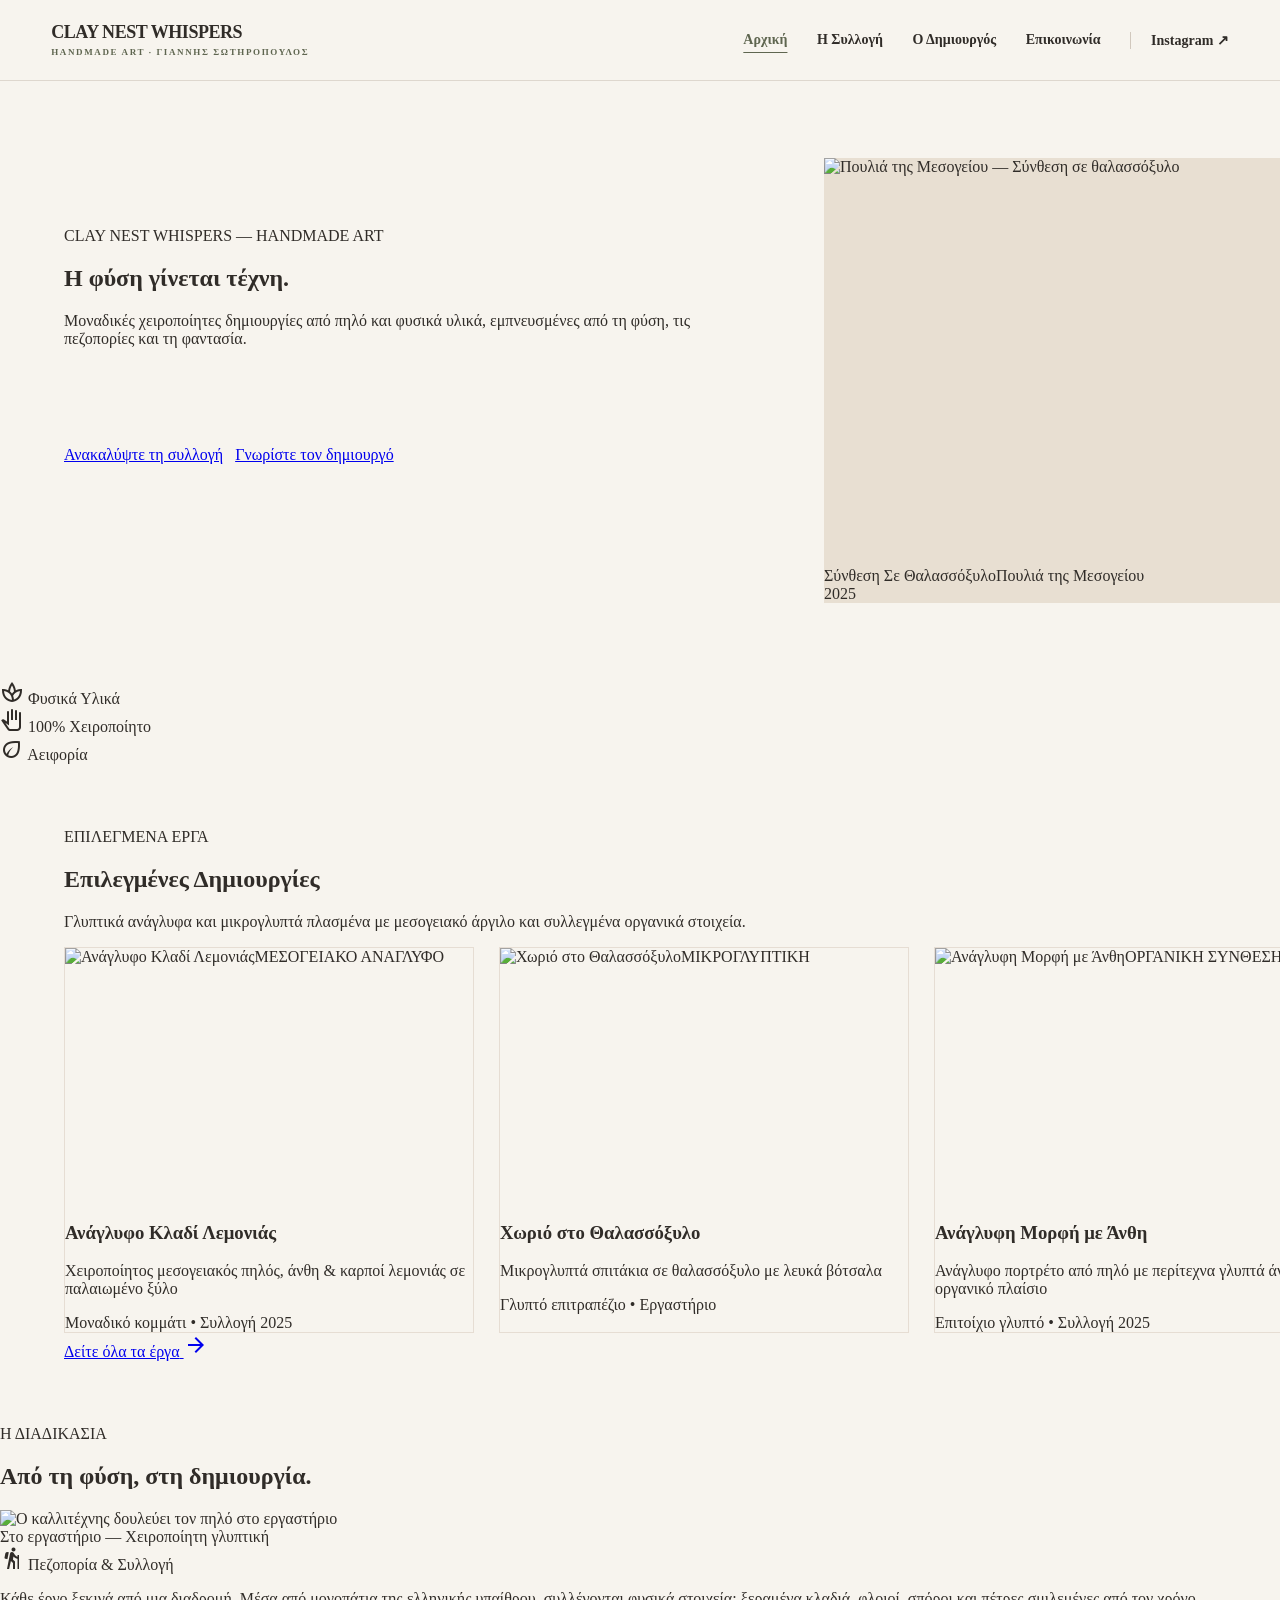
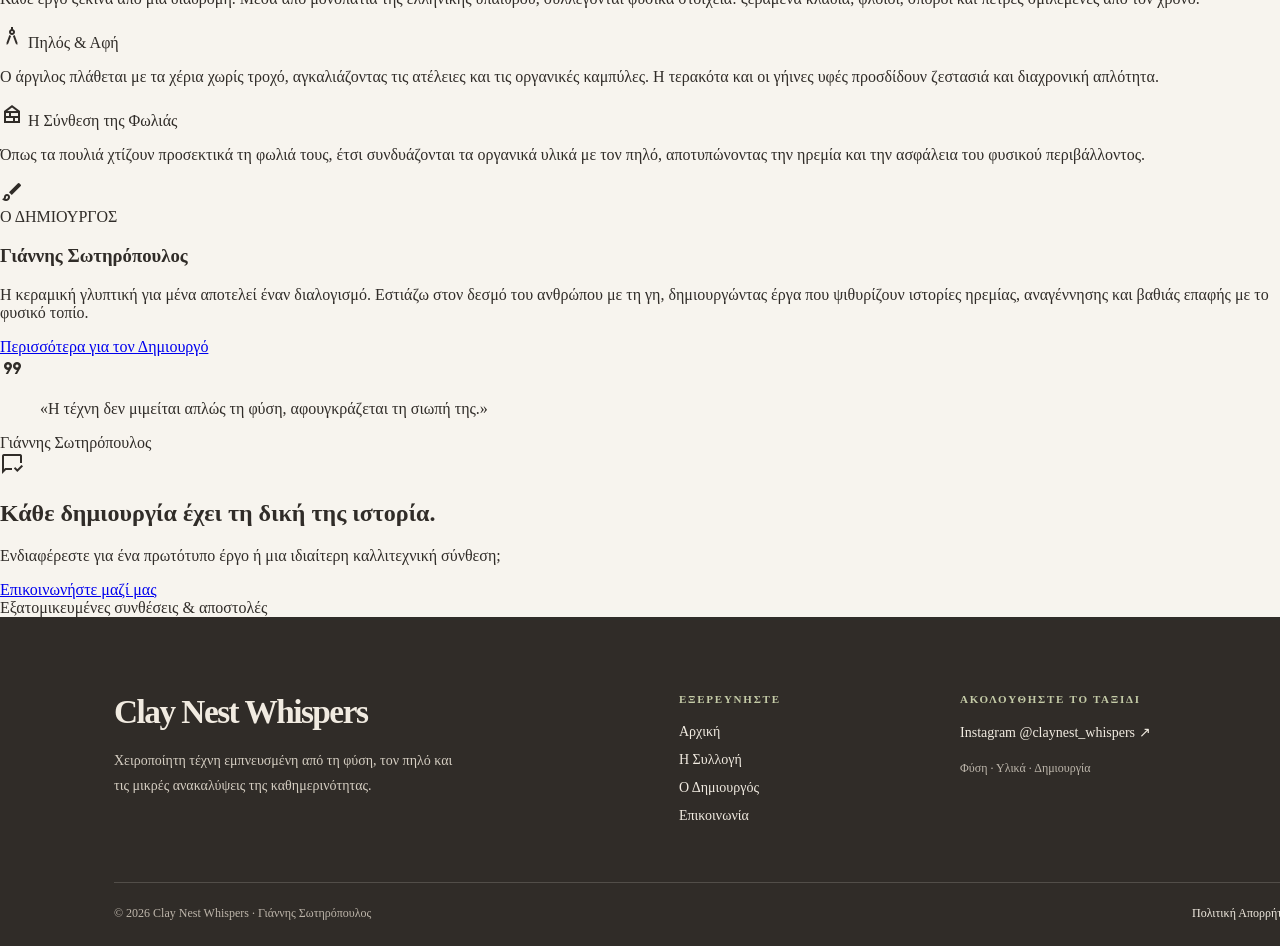
==== index.html @ c51ca8fc "Apply unified responsive footer to index.html" ====
<!DOCTYPE html><html lang="el" style=""><head><meta charset="utf-8"><meta name="viewport" content="width=device-width, initial-scale=1, viewport-fit=cover"><meta content="mobile_stack" name="shell-type"><link href="https://fonts.googleapis.com" rel="preconnect"><link crossorigin="" href="https://fonts.gstatic.com" rel="preconnect"><link href="https://fonts.googleapis.com/css2?family=DM+Sans:ital,opsz,wght@0,9..40,400..700;1,9..40,400..700&amp;family=Manrope:wght@300;400;500;600&amp;family=Plus+Jakarta+Sans:ital,wght@0,300..800;1,300..800&amp;display=swap" rel="stylesheet"><link href="https://fonts.googleapis.com/css2?family=Material+Symbols+Outlined:opsz,wght,FILL,GRAD@20..48,100..700,0..1,-50..200" rel="stylesheet">
<link href="https://fonts.googleapis.com/css2?family=Material+Symbols+Outlined:wght,FILL@100..700,0..1&amp;display=swap" rel="stylesheet"><style>@layer base{html,body{width:100vw;margin:0;padding:0;background-color:#fff8f4;}.pb-safe{padding-bottom:env(safe-area-inset-bottom,0px);}.pt-safe{padding-top:env(safe-area-inset-top,0px);}main>:first-child{margin-top:0!important;}main>:last-child{margin-bottom:0!important;}}::-webkit-scrollbar{display:none;}</style><script src="https://cdn.tailwindcss.com"></script><script id="tailwind-config">tailwind.config = { darkMode: "class", theme: { extend: { "colors": { "on-tertiary-fixed": "#181e0d", "outline-variant": "#c7c7bb", "surface-container-lowest": "#ffffff", "error-container": "#ffdad6", "secondary-container": "#ffba97", "primary-fixed-dim": "#c4caa9", "on-tertiary-fixed-variant": "#434935", "background": "#fff8f4", "on-secondary-fixed": "#341100", "surface-container-low": "#fbf2ec", "on-tertiary": "#ffffff", "on-primary": "#ffffff", "on-surface-variant": "#46473f", "tertiary-fixed": "#dfe6ca", "surface-tint": "#5b6146", "on-primary-fixed": "#191e08", "on-secondary": "#ffffff", "error": "#ba1a1a", "on-surface": "#1e1b17", "on-error-container": "#93000a", "tertiary-container": "#707760", "secondary-fixed-dim": "#fcb794", "on-secondary-container": "#7a482c", "secondary": "#865135", "tertiary": "#585f49", "surface-bright": "#fff8f4", "on-primary-container": "#fbffe4", "on-primary-fixed-variant": "#444930", "inverse-primary": "#c4caa9", "on-secondary-fixed-variant": "#6a3a20", "on-background": "#1e1b17", "primary": "#595f44", "outline": "#77786e", "inverse-surface": "#34302c", "surface-variant": "#e9e1db", "inverse-on-surface": "#f8efe9", "tertiary-fixed-dim": "#c2caaf", "surface": "#fff8f4", "primary-container": "#71775b", "surface-dim": "#e1d9d2", "surface-container-highest": "#e9e1db", "surface-container": "#f5ece6", "on-tertiary-container": "#faffe8", "secondary-fixed": "#ffdbcb", "primary-fixed": "#e0e6c4", "surface-container-high": "#efe7e0", "on-error": "#ffffff" }, "borderRadius": { "DEFAULT": "0.125rem", "lg": "0.25rem", "xl": "0.5rem", "full": "0.75rem" }, "spacing": { "margin": "1.5rem", "gutter": "1.5rem", "margin-lg": "5rem", "margin-md": "3rem", "space-sm": "0.75rem", "gutter-lg": "2.5rem", "space-xl": "4rem", "space-md": "1.25rem", "space-xs": "0.375rem", "space-lg": "2.5rem" }, "fontFamily": { "display-hero": [ "Plus Jakarta Sans" ], "label-md": [ "DM Sans" ], "body-md": [ "Manrope" ], "body-sm": [ "Manrope" ], "display-hero-mobile": [ "Plus Jakarta Sans" ], "body-lg": [ "Manrope" ], "headline-sm": [ "Plus Jakarta Sans" ], "label-sm": [ "DM Sans" ], "headline-lg": [ "Plus Jakarta Sans" ], "headline-md": [ "Plus Jakarta Sans" ], "label-lg": [ "DM Sans" ], "headline-lg-mobile": [ "Plus Jakarta Sans" ] }, "fontSize": { "display-hero": [ "64px", { "lineHeight": "76px", "letterSpacing": "-0.03em", "fontWeight": "400" } ], "label-md": [ "12px", { "lineHeight": "16px", "letterSpacing": "0.06em", "fontWeight": "500" } ], "body-md": [ "16px", { "lineHeight": "26px", "letterSpacing": "0.005em", "fontWeight": "400" } ], "body-sm": [ "14px", { "lineHeight": "22px", "letterSpacing": "0.01em", "fontWeight": "400" } ], "display-hero-mobile": [ "38px", { "lineHeight": "46px", "letterSpacing": "-0.02em", "fontWeight": "400" } ], "body-lg": [ "18px", { "lineHeight": "30px", "letterSpacing": "0em", "fontWeight": "400" } ], "headline-sm": [ "20px", { "lineHeight": "28px", "letterSpacing": "-0.01em", "fontWeight": "600" } ], "label-sm": [ "10px", { "lineHeight": "14px", "letterSpacing": "0.08em", "fontWeight": "600" } ], "headline-lg": [ "44px", { "lineHeight": "54px", "letterSpacing": "-0.025em", "fontWeight": "400" } ], "headline-md": [ "28px", { "lineHeight": "36px", "letterSpacing": "-0.015em", "fontWeight": "500" } ], "label-lg": [ "14px", { "lineHeight": "20px", "letterSpacing": "0.04em", "fontWeight": "600" } ], "headline-lg-mobile": [ "30px", { "lineHeight": "38px", "letterSpacing": "-0.015em", "fontWeight": "500" } ] } } } };</script><title>Clay Nest Whispers | Χειροποίητη Τέχνη</title><meta name="description" content="Χειροποίητα έργα τέχνης από πηλό και φυσικά υλικά που συλλέγονται σε πεζοπορίες. Ανακαλύψτε το Clay Nest Whispers."><link rel="canonical" href="https://mastereat.github.io/claynest_whispers/"><meta property="og:title" content="Clay Nest Whispers | Χειροποίητη Τέχνη"><meta property="og:description" content="Χειροποίητα έργα τέχνης από πηλό και φυσικά υλικά που συλλέγονται σε πεζοπορίες. Ανακαλύψτε το Clay Nest Whispers."><meta property="og:type" content="website"><style id="claynest-overrides">:root{--cn-ivory:#F7F4EE;--cn-sand:#E8DFD2;--cn-olive:#5F6650;--cn-olive2:#7C8265;--cn-terracotta:#B77B5C;--cn-espresso:#302C28}html{scroll-behavior:smooth;overflow-x:hidden}body{background:var(--cn-ivory)!important;color:var(--cn-espresso)!important;overflow-x:hidden;overscroll-behavior:auto!important}.cn-header{position:sticky;top:0;z-index:100;background:rgba(247,244,238,.96);backdrop-filter:blur(14px);border-bottom:1px solid #ded7ce}.cn-header-content{max-width:1480px;margin:auto;padding:0 clamp(18px,4vw,64px);height:80px;display:flex;align-items:center;justify-content:space-between;gap:20px}.cn-brand{color:var(--cn-espresso);font-weight:800;text-transform:uppercase;line-height:1.2;letter-spacing:-.025em;font-size:18px;text-decoration:none}.cn-brand small{display:block;letter-spacing:.18em;font-size:9px;margin-top:4px;font-weight:600;color:var(--cn-olive)}.cn-links{display:flex;align-items:center;gap:clamp(18px,2.3vw,36px)}.cn-links a,.cn-mobile a{font-size:14px;font-weight:600;color:var(--cn-espresso);text-decoration:none}.cn-links a[aria-current="page"],.cn-links a:hover,.cn-mobile a[aria-current="page"]{color:var(--cn-olive);text-decoration:underline;text-underline-offset:8px}.cn-social{border-left:1px solid #d1c8bd;padding-left:20px}.cn-toggle{display:none;background:transparent;border:0;color:var(--cn-espresso);padding:10px;cursor:pointer}.cn-mobile[hidden]{display:none!important}.cn-mobile{display:none}main{padding-top:0!important}a:focus-visible,button:focus-visible,input:focus-visible,textarea:focus-visible{outline:2px solid var(--cn-olive)!important;outline-offset:3px}img{max-width:100%}input,textarea,select{accent-color:var(--cn-olive)}#contact-form{background:rgba(255,255,255,.5);border:1px solid #d8d0c6;border-radius:16px;padding:clamp(20px,3vw,40px)}#contact-form input,#contact-form textarea,#contact-form select{border:1px solid #cfc7bb;background:#fffdfa;border-radius:9px}#cn-form-status{font-weight:600;margin:12px 0}#cn-form-status[data-state="error"]{color:#9d3428}#cn-form-status[data-state="success"]{color:#456548}@media(max-width:850px){.cn-header-content{height:68px}.cn-links{display:none}.cn-toggle{display:block}.cn-mobile:not([hidden]){display:flex;flex-direction:column;gap:0;padding:10px 24px 22px;border-top:1px solid #ded7ce;background:var(--cn-ivory)}.cn-mobile a{padding:13px 0}.cn-brand{font-size:15px}}@media(prefers-reduced-motion:reduce){html{scroll-behavior:auto}}</style><style id="cn-image-layout-v2">
/* Gallery-focused sizing: retain the warm olive visual language. */
.cn-hero .cn-hero-copy{grid-column:1;grid-row:1}
.cn-hero .cn-hero-ctas{grid-column:1;grid-row:2;align-self:start;margin-top:12px!important}
.cn-hero .cn-hero-image{grid-column:2;grid-row:1 / span 2}
@media(max-width:750px){.cn-hero .cn-hero-copy,.cn-hero .cn-hero-ctas,.cn-hero .cn-hero-image{grid-column:1;grid-row:auto}}
.cn-hero{max-width:1280px;margin:0 auto;width:100%;display:grid!important;grid-template-columns:minmax(0,1fr) minmax(0,.9fr);column-gap:clamp(28px,5vw,86px);align-items:center;padding:clamp(44px,6vw,90px) clamp(22px,5vw,70px)!important}
.cn-hero .cn-hero-copy{min-width:0}
.cn-hero .cn-hero-ctas{display:flex!important;flex-direction:row!important;flex-wrap:wrap;gap:12px!important}
.cn-hero .cn-hero-image{margin-top:0!important;width:100%;max-width:520px;justify-self:end;box-shadow:none!important;background:#e8dfd2}
.cn-hero .cn-hero-image>img{display:block;width:100%;height:clamp(310px,32vw,450px)!important;object-fit:contain!important;object-position:center}
.cn-featured{max-width:1280px;width:100%;margin-inline:auto;padding:clamp(35px,5vw,72px) clamp(22px,5vw,70px)!important}
.cn-featured-grid{display:grid!important;grid-template-columns:repeat(3,minmax(0,1fr));gap:clamp(14px,2vw,25px)!important}
.cn-featured-grid article{min-width:0;box-shadow:none!important;border:1px solid #e6ddd3}
.cn-featured-grid article img{object-fit:contain!important}
.cn-featured-grid article .h-64{height:clamp(175px,20vw,255px)!important}
.cn-gallery-grid{display:grid!important;grid-template-columns:repeat(3,minmax(0,1fr));gap:clamp(16px,2.5vw,28px)!important;max-width:1280px;margin:0 auto;width:100%}
.cn-gallery-grid article{min-width:0;box-shadow:none!important;border:1px solid #e6ddd3}
.cn-gallery-grid article img{object-fit:contain!important;background:#eee8df}
.cn-gallery-grid article .aspect-\[4\/3\]{aspect-ratio:4/3!important}
@media(max-width:1020px){.cn-featured-grid,.cn-gallery-grid{grid-template-columns:repeat(2,minmax(0,1fr))!important}}
@media(max-width:750px){.cn-hero{grid-template-columns:1fr!important;row-gap:30px;padding:34px 20px 48px!important}.cn-hero .cn-hero-image{justify-self:center;max-width:460px}.cn-hero .cn-hero-image>img{height:clamp(260px,65vw,380px)!important}.cn-hero .cn-hero-ctas{flex-direction:column!important}.cn-featured-grid,.cn-gallery-grid{grid-template-columns:repeat(2,minmax(0,1fr))!important;gap:12px!important}.cn-featured{padding-inline:18px!important}.cn-featured-grid article .h-64{height:190px!important}}
@media(max-width:460px){.cn-featured-grid,.cn-gallery-grid{grid-template-columns:1fr!important}.cn-featured-grid article .h-64{height:240px!important}.cn-gallery-grid article{max-width:420px;margin-inline:auto;width:100%}}
</style><style id="cn-footer-styles">.cn-footer{width:100%;background:#302c28;color:#f7f4ee;padding:clamp(42px,6vw,80px) clamp(20px,5vw,72px) 25px}.cn-footer-inner{width:100%;max-width:1180px;margin-inline:auto}.cn-footer-top{display:grid;grid-template-columns:minmax(0,1.5fr) minmax(145px,.65fr) minmax(0,1fr);gap:clamp(28px,5vw,78px);padding-bottom:clamp(35px,5vw,58px)}.cn-footer-wordmark{font-size:clamp(23px,2.6vw,34px);letter-spacing:-.045em;line-height:1.15;font-weight:700;color:#f7f4ee;text-decoration:none}.cn-footer-brand p{max-width:340px;color:#d5cec2;line-height:1.8;margin-top:16px;font-size:14px}.cn-footer-links,.cn-footer-social{display:flex;flex-direction:column;align-items:flex-start;gap:12px}.cn-footer-links>span,.cn-footer-social>span{font-size:11px;letter-spacing:.16em;text-transform:uppercase;color:#c4cba7;font-weight:700;margin-bottom:7px}.cn-footer a{color:#f1ebe1;text-decoration:none;transition:color .22s ease}.cn-footer a:hover{color:#c4cba7}.cn-footer-links a{font-size:14px}.cn-footer-social a{font-size:14px;overflow-wrap:anywhere}.cn-footer-social p{font-size:12px;color:#beb7ac;margin-top:8px}.cn-footer-bottom{display:flex;align-items:center;justify-content:space-between;gap:18px;flex-wrap:wrap;border-top:1px solid rgba(247,244,238,.17);padding-top:23px;font-size:12px;color:#bdb5aa}.cn-footer-bottom a{font-size:12px}.cn-footer a:focus-visible{outline:2px solid #c4cba7;outline-offset:5px}@media(max-width:800px){.cn-footer-top{grid-template-columns:repeat(2,minmax(0,1fr))}.cn-footer-brand{grid-column:1/-1}}@media(max-width:520px){.cn-footer-top{grid-template-columns:1fr;gap:30px}.cn-footer-brand{grid-column:auto}.cn-footer-bottom{align-items:flex-start;flex-direction:column}}</style></head><body class="bg-surface text-on-surface font-body-md text-body-md flex flex-col min-h-screen selection:bg-secondary/20 selection:text-secondary"><header class="cn-header"><div class="cn-header-content"><a class="cn-brand" href="index.html">CLAY NEST WHISPERS<small>HANDMADE ART · ΓΙΑΝΝΗΣ ΣΩΤΗΡΟΠΟΥΛΟΣ</small></a><nav class="cn-links" aria-label="Κύρια πλοήγηση"><a href="index.html" aria-current="page">Αρχική</a><a href="gallery.html" >Η Συλλογή</a><a href="about.html" >Ο Δημιουργός</a><a href="contact.html" >Επικοινωνία</a><a class="cn-social" href="https://www.instagram.com/claynest_whispers/" target="_blank" rel="noopener noreferrer">Instagram ↗</a></nav><button type="button" class="cn-toggle" aria-label="Άνοιγμα μενού" aria-expanded="false" aria-controls="cn-mobile"><span class="material-symbols-outlined">menu</span></button></div><nav class="cn-mobile" id="cn-mobile" hidden aria-label="Μενού κινητού"><a href="index.html" aria-current="page">Αρχική</a><a href="gallery.html" >Η Συλλογή</a><a href="about.html" >Ο Δημιουργός</a><a href="contact.html" >Επικοινωνία</a><a href="https://www.instagram.com/claynest_whispers/" rel="noopener noreferrer" target="_blank">Instagram ↗</a></nav></header><main class="flex flex-col relative w-full pt-20 bg-surface flex-grow"><div class="flex flex-col w-full">
<!-- Editorial Hero Section -->
<section class="cn-hero flex flex-col px-margin pt-space-md pb-space-lg">
<div class="cn-hero-copy flex flex-col gap-space-xs">
<span class="font-label-sm text-label-sm text-primary uppercase tracking-[0.18em]">
        CLAY NEST WHISPERS — HANDMADE ART
      </span>
<h1 class="font-headline-lg-mobile text-headline-lg-mobile text-on-surface font-semibold tracking-tight leading-tight">
        Η φύση γίνεται τέχνη.
      </h1>
<p class="font-body-md text-body-md text-on-surface-variant mt-1 leading-relaxed">
        Μοναδικές χειροποίητες δημιουργίες από πηλό και φυσικά υλικά, εμπνευσμένες από τη φύση, τις πεζοπορίες και τη φαντασία.
      </p>
</div>
<!-- Editorial CTAs -->
<div class="cn-hero-ctas flex flex-col gap-space-xs mt-space-md">
<a class="inline-flex items-center justify-center bg-primary hover:bg-primary-container text-on-primary font-label-lg text-label-lg py-3 px-6 rounded-lg shadow-sm transition-all text-center" data-path="gallery-collection" href="gallery.html">
        Ανακαλύψτε τη συλλογή
      </a>
<a class="inline-flex items-center justify-center bg-surface-container hover:bg-surface-container-high text-on-surface font-label-lg text-label-lg py-3 px-6 rounded-lg transition-colors text-center" data-path="artist-profile" href="about.html">
        Γνωρίστε τον δημιουργό
      </a>
</div>
<!-- Hero Visual Artwork Showcase -->
<div class="cn-hero-image mt-space-md relative rounded-xl overflow-hidden shadow-md bg-surface-container">
<img loading="eager" fetchpriority="high" alt="Πουλιά της Μεσογείου — Σύνθεση σε θαλασσόξυλο" class="w-full h-80 object-cover transform hover:scale-[1.015] transition-transform duration-700" src="https://lh3.googleusercontent.com/aida/[base64]">
<div class="absolute bottom-0 inset-x-0 p-space-sm bg-gradient-to-t from-inverse-surface/85 via-inverse-surface/40 to-transparent flex items-end justify-between">
<div class="flex flex-col"><span class="font-label-sm text-label-sm text-secondary-fixed uppercase tracking-wider">Σύνθεση Σε Θαλασσόξυλο</span><span class="font-headline-sm text-headline-sm text-surface font-medium">Πουλιά της Μεσογείου</span></div>
<span class="font-label-sm text-label-sm text-surface/80 bg-surface/20 backdrop-blur-sm px-2.5 py-1 rounded-full">
          2025
        </span>
</div>
</div>
</section>
<!-- Curatorial Philosophy Bar -->
<section class="bg-surface-container-low px-margin py-space-md flex items-center justify-around">
<div class="flex flex-col items-center text-center">
<span class="material-symbols-outlined text-primary text-[22px] mb-1">spa</span>
<span class="font-label-sm text-label-sm uppercase tracking-widest text-on-surface-variant font-medium">Φυσικά Υλικά</span>
</div>
<div class="w-1.5 h-1.5 rounded-full bg-outline-variant/60"></div>
<div class="flex flex-col items-center text-center">
<span class="material-symbols-outlined text-primary text-[22px] mb-1">pan_tool</span>
<span class="font-label-sm text-label-sm uppercase tracking-widest text-on-surface-variant font-medium">100% Χειροποίητο</span>
</div>
<div class="w-1.5 h-1.5 rounded-full bg-outline-variant/60"></div>
<div class="flex flex-col items-center text-center">
<span class="material-symbols-outlined text-primary text-[22px] mb-1">eco</span>
<span class="font-label-sm text-label-sm uppercase tracking-widest text-on-surface-variant font-medium">Αειφορία</span>
</div>
</section>
<!-- Featured Artworks Section (Επιλεγμένες Δημιουργίες) -->
<section class="cn-featured px-margin py-space-lg flex flex-col gap-space-md">
<div class="flex flex-col">
<span class="font-label-sm text-label-sm text-secondary uppercase tracking-[0.16em] font-semibold">
        ΕΠΙΛΕΓΜΕΝΑ ΕΡΓΑ
      </span>
<h2 class="font-headline-md text-headline-md text-on-surface font-semibold tracking-tight mt-0.5">
        Επιλεγμένες Δημιουργίες
      </h2>
<p class="font-body-sm text-body-sm text-on-surface-variant mt-1">
        Γλυπτικά ανάγλυφα και μικρογλυπτά πλασμένα με μεσογειακό άργιλο και συλλεγμένα οργανικά στοιχεία.
      </p>
</div>
<!-- Art Cards Grid -->
<div class="cn-featured-grid flex flex-col gap-space-md">
<!-- Card 1 -->
<article class="bg-surface-container-lowest rounded-xl p-space-sm shadow-sm flex flex-col group"><div class="w-full h-64 overflow-hidden rounded-lg bg-surface-container relative"><img loading="lazy" alt="Ανάγλυφο Κλαδί Λεμονιάς" class="w-full h-full object-cover group-hover:scale-[1.02] transition-transform duration-500" src="https://lh3.googleusercontent.com/aida-public/[base64]"><span class="absolute top-space-xs right-space-xs bg-surface-container-high/90 backdrop-blur-sm text-on-surface font-label-sm text-label-sm px-2.5 py-1 rounded-full uppercase tracking-wider">ΜΕΣΟΓΕΙΑΚΟ ΑΝΑΓΛΥΦΟ</span></div><div class="flex flex-col pt-space-sm px-space-xs pb-space-xs"><h3 class="font-headline-sm text-headline-sm text-on-surface font-semibold tracking-tight">Ανάγλυφο Κλαδί Λεμονιάς</h3><p class="font-body-sm text-body-sm text-on-surface-variant mt-0.5">Χειροποίητος μεσογειακός πηλός, άνθη &amp; καρποί λεμονιάς σε παλαιωμένο ξύλο</p><div class="flex items-center gap-2 mt-2 pt-2 text-outline font-label-sm text-label-sm"><span class="inline-block w-2 h-2 rounded-full bg-primary"></span><span class="">Μοναδικό κομμάτι • Συλλογή 2025</span></div></div></article>
<!-- Card 2 -->
<article class="bg-surface-container-lowest rounded-xl p-space-sm shadow-sm flex flex-col group"><div class="w-full h-64 overflow-hidden rounded-lg bg-surface-container relative"><img loading="lazy" alt="Χωριό στο Θαλασσόξυλο" class="w-full h-full object-cover group-hover:scale-[1.02] transition-transform duration-500" src="https://lh3.googleusercontent.com/aida/[base64]"><span class="absolute top-space-xs right-space-xs bg-surface-container-high/90 backdrop-blur-sm text-on-surface font-label-sm text-label-sm px-2.5 py-1 rounded-full uppercase tracking-wider">ΜΙΚΡΟΓΛΥΠΤΙΚΗ</span></div><div class="flex flex-col pt-space-sm px-space-xs pb-space-xs"><h3 class="font-headline-sm text-headline-sm text-on-surface font-semibold tracking-tight">Χωριό στο Θαλασσόξυλο</h3><p class="font-body-sm text-body-sm text-on-surface-variant mt-0.5">Μικρογλυπτά σπιτάκια σε θαλασσόξυλο με λευκά βότσαλα</p><div class="flex items-center gap-2 mt-2 pt-2 text-outline font-label-sm text-label-sm"><span class="inline-block w-2 h-2 rounded-full bg-secondary"></span><span class="">Γλυπτό επιτραπέζιο • Εργαστήριο</span></div></div></article>
<!-- Card 3 -->
<article class="bg-surface-container-lowest rounded-xl p-space-sm shadow-sm flex flex-col group"><div class="w-full h-64 overflow-hidden rounded-lg bg-surface-container relative"><img loading="lazy" alt="Ανάγλυφη Μορφή με Άνθη" class="w-full h-full object-cover group-hover:scale-[1.02] transition-transform duration-500" src="https://lh3.googleusercontent.com/aida-public/[base64]"><span class="absolute top-space-xs right-space-xs bg-surface-container-high/90 backdrop-blur-sm text-on-surface font-label-sm text-label-sm px-2.5 py-1 rounded-full uppercase tracking-wider">ΟΡΓΑΝΙΚΗ ΣΥΝΘΕΣΗ</span></div><div class="flex flex-col pt-space-sm px-space-xs pb-space-xs"><h3 class="font-headline-sm text-headline-sm text-on-surface font-semibold tracking-tight">Ανάγλυφη Μορφή με Άνθη</h3><p class="font-body-sm text-body-sm text-on-surface-variant mt-0.5">Ανάγλυφο πορτρέτο από πηλό με περίτεχνα γλυπτά άνθη σε οργανικό πλαίσιο</p><div class="flex items-center gap-2 mt-2 pt-2 text-outline font-label-sm text-label-sm"><span class="inline-block w-2 h-2 rounded-full bg-secondary"></span><span class="">Επιτοίχιο γλυπτό • Συλλογή 2025</span></div></div></article>
</div>
<!-- Gallery Navigation Link -->
<div class="pt-space-xs text-center">
<a class="inline-flex items-center gap-2 font-label-lg text-label-lg text-secondary hover:text-on-secondary-container transition-colors py-2 px-4 rounded-lg bg-secondary-fixed/40" data-path="gallery-collection" href="gallery.html">
<span class="">Δείτε όλα τα έργα</span>
<span class="material-symbols-outlined text-[18px]">arrow_forward</span>
</a>
</div>
</section>
<!-- Story Section (Από τη φύση, στη δημιουργία.) -->
<section class="bg-surface-container px-margin py-space-lg flex flex-col gap-space-md">
<div class="flex flex-col">
<span class="font-label-sm text-label-sm text-primary uppercase tracking-[0.16em] font-semibold">
        Η ΔΙΑΔΙΚΑΣΙΑ
      </span>
<h2 class="font-headline-md text-headline-md text-on-surface font-semibold tracking-tight mt-0.5">
        Από τη φύση, στη δημιουργία.
      </h2>
</div>
<!-- Visual Storytelling Image -->
<div class="w-full h-72 rounded-xl overflow-hidden shadow-sm bg-surface-container-high relative">
<img loading="lazy" alt="Ο καλλιτέχνης δουλεύει τον πηλό στο εργαστήριο" class="w-full h-full object-cover" src="https://lh3.googleusercontent.com/aida-public/[base64]">
<div class="absolute inset-0 bg-gradient-to-t from-surface-dim/80 via-transparent to-transparent flex items-end p-space-sm">
<span class="font-label-sm text-label-sm text-on-surface bg-surface-container-lowest/90 px-3 py-1.5 rounded-md shadow-sm">
          Στο εργαστήριο — Χειροποίητη γλυπτική
        </span>
</div>
</div>
<!-- Story Narrative Cards -->
<div class="flex flex-col gap-space-sm">
<div class="bg-surface-container-lowest p-space-md rounded-xl shadow-sm flex flex-col gap-1">
<div class="flex items-center gap-2 text-primary">
<span class="material-symbols-outlined text-[20px]">hiking</span>
<span class="font-label-lg text-label-lg font-semibold text-on-surface">Πεζοπορία &amp; Συλλογή</span>
</div>
<p class="font-body-sm text-body-sm text-on-surface-variant leading-relaxed">
          Κάθε έργο ξεκινά από μια διαδρομή. Μέσα από μονοπάτια της ελληνικής υπαίθρου, συλλέγονται φυσικά στοιχεία: ξεραμένα κλαδιά, φλοιοί, σπόροι και πέτρες σμιλεμένες από τον χρόνο.
        </p>
</div>
<div class="bg-surface-container-lowest p-space-md rounded-xl shadow-sm flex flex-col gap-1">
<div class="flex items-center gap-2 text-secondary">
<span class="material-symbols-outlined text-[20px]">architecture</span>
<span class="font-label-lg text-label-lg font-semibold text-on-surface">Πηλός &amp; Αφή</span>
</div>
<p class="font-body-sm text-body-sm text-on-surface-variant leading-relaxed">
          Ο άργιλος πλάθεται με τα χέρια χωρίς τροχό, αγκαλιάζοντας τις ατέλειες και τις οργανικές καμπύλες. Η τερακότα και οι γήινες υφές προσδίδουν ζεστασιά και διαχρονική απλότητα.
        </p>
</div>
<div class="bg-surface-container-lowest p-space-md rounded-xl shadow-sm flex flex-col gap-1">
<div class="flex items-center gap-2 text-tertiary">
<span class="material-symbols-outlined text-[20px]">nest_multi_room</span>
<span class="font-label-lg text-label-lg font-semibold text-on-surface">Η Σύνθεση της Φωλιάς</span>
</div>
<p class="font-body-sm text-body-sm text-on-surface-variant leading-relaxed">
          Όπως τα πουλιά χτίζουν προσεκτικά τη φωλιά τους, έτσι συνδυάζονται τα οργανικά υλικά με τον πηλό, αποτυπώνοντας την ηρεμία και την ασφάλεια του φυσικού περιβάλλοντος.
        </p>
</div>
</div>
</section>
<!-- About Preview Section -->
<section class="px-margin py-space-lg flex flex-col gap-space-md">
<div class="bg-surface-container-low p-space-md rounded-xl flex flex-col gap-space-sm shadow-sm">
<div class="flex items-center gap-space-sm">
<div class="w-14 h-14 rounded-full bg-primary-fixed flex items-center justify-center text-on-primary-fixed shadow-sm flex-shrink-0">
<span class="material-symbols-outlined text-[30px]">brush</span>
</div>
<div class="flex flex-col">
<span class="font-label-sm text-label-sm text-secondary uppercase tracking-widest font-semibold">Ο ΔΗΜΙΟΥΡΓΟΣ</span>
<h3 class="font-headline-sm text-headline-sm text-on-surface font-semibold tracking-tight">Γιάννης Σωτηρόπουλος</h3>
</div>
</div>
<p class="font-body-md text-body-md text-on-surface-variant leading-relaxed">
        Η κεραμική γλυπτική για μένα αποτελεί έναν διαλογισμό. Εστιάζω στον δεσμό του ανθρώπου με τη γη, δημιουργώντας έργα που ψιθυρίζουν ιστορίες ηρεμίας, αναγέννησης και βαθιάς επαφής με το φυσικό τοπίο.
      </p>
<div class="pt-space-xs">
<a class="inline-flex items-center justify-center w-full bg-primary hover:bg-primary-container text-on-primary font-label-lg text-label-lg py-3 px-6 rounded-lg transition-colors text-center shadow-sm" data-path="artist-profile" href="about.html">
          Περισσότερα για τον Δημιουργό
        </a>
</div>
</div>
</section>
<!-- Curated Quote Banner -->
<section class="px-margin py-space-md">
<div class="bg-secondary-fixed/50 p-space-md rounded-xl flex flex-col items-center text-center">
<span class="material-symbols-outlined text-secondary text-[28px] mb-2 opacity-80">format_quote</span>
<blockquote class="font-headline-sm text-headline-sm text-on-secondary-fixed font-medium italic leading-snug">
        «Η τέχνη δεν μιμείται απλώς τη φύση, αφουγκράζεται τη σιωπή της.»
      </blockquote>
<span class="font-label-sm text-label-sm text-on-secondary-fixed-variant mt-2 uppercase tracking-widest font-semibold">
        Γιάννης Σωτηρόπουλος
      </span>
</div>
</section>
<!-- Final CTA Section -->
<section class="px-margin pt-space-md pb-space-xl">
<div class="bg-inverse-surface text-inverse-on-surface rounded-xl p-space-md shadow-md flex flex-col items-center text-center gap-space-sm relative overflow-hidden">
<!-- Soft ambient backdrop light -->
<div class="absolute -top-12 -right-12 w-36 h-36 bg-primary/20 rounded-full blur-2xl pointer-events-none"></div>
<div class="absolute -bottom-12 -left-12 w-36 h-36 bg-secondary/20 rounded-full blur-2xl pointer-events-none"></div>
<div class="w-12 h-12 rounded-full bg-inverse-on-surface/10 flex items-center justify-center text-secondary-fixed mb-1 z-10">
<span class="material-symbols-outlined text-[24px]">mark_chat_read</span>
</div>
<h2 class="font-headline-sm text-headline-sm text-surface font-semibold tracking-tight z-10">
        Κάθε δημιουργία έχει τη δική της ιστορία.
      </h2>
<p class="font-body-sm text-body-sm text-surface-container-highest/80 max-w-xs z-10 leading-relaxed">
        Ενδιαφέρεστε για ένα πρωτότυπο έργο ή μια ιδιαίτερη καλλιτεχνική σύνθεση;
      </p>
<div class="w-full pt-space-xs z-10">
<a class="inline-flex items-center justify-center w-full bg-secondary-fixed text-on-secondary-fixed hover:bg-secondary-fixed-dim font-label-lg text-label-lg py-3.5 px-6 rounded-lg font-semibold shadow-sm transition-all text-center" data-path="contact-inquiries" href="contact.html">
          Επικοινωνήστε μαζί μας
        </a>
</div>
<span class="font-label-sm text-label-sm text-surface-container-highest/50 tracking-wider mt-1 z-10">
        Εξατομικευμένες συνθέσεις &amp; αποστολές
      </span>
</div>
</section>
</div></main><footer class="cn-footer" role="contentinfo"><div class="cn-footer-inner"><div class="cn-footer-top"><div class="cn-footer-brand"><a href="index.html" class="cn-footer-wordmark">Clay Nest Whispers</a><p>Χειροποίητη τέχνη εμπνευσμένη από τη φύση, τον πηλό και τις μικρές ανακαλύψεις της καθημερινότητας.</p></div><nav class="cn-footer-links" aria-label="Πλοήγηση υποσέλιδου"><span>Εξερευνήστε</span><a href="index.html">Αρχική</a><a href="gallery.html">Η Συλλογή</a><a href="about.html">Ο Δημιουργός</a><a href="contact.html">Επικοινωνία</a></nav><div class="cn-footer-social"><span>Ακολουθήστε το ταξίδι</span><a href="https://www.instagram.com/claynest_whispers/" target="_blank" rel="noopener noreferrer">Instagram @claynest_whispers ↗</a><p>Φύση · Υλικά · Δημιουργία</p></div></div><div class="cn-footer-bottom"><span>© 2026 Clay Nest Whispers · Γιάννης Σωτηρόπουλος</span><a href="privacy.html">Πολιτική Απορρήτου</a></div></div></footer>

<script>document.querySelector('.cn-toggle')?.addEventListener('click',function(){const menu=document.getElementById('cn-mobile');const open=menu.hidden;menu.hidden=!open;this.setAttribute('aria-expanded',String(open));this.setAttribute('aria-label',open?'Κλείσιμο μενού':'Άνοιγμα μενού')});document.addEventListener('keydown',e=>{if(e.key==='Escape'){const m=document.getElementById('cn-mobile');if(m)m.hidden=true;document.querySelector('.cn-toggle')?.setAttribute('aria-expanded','false')}});</script></body></html>
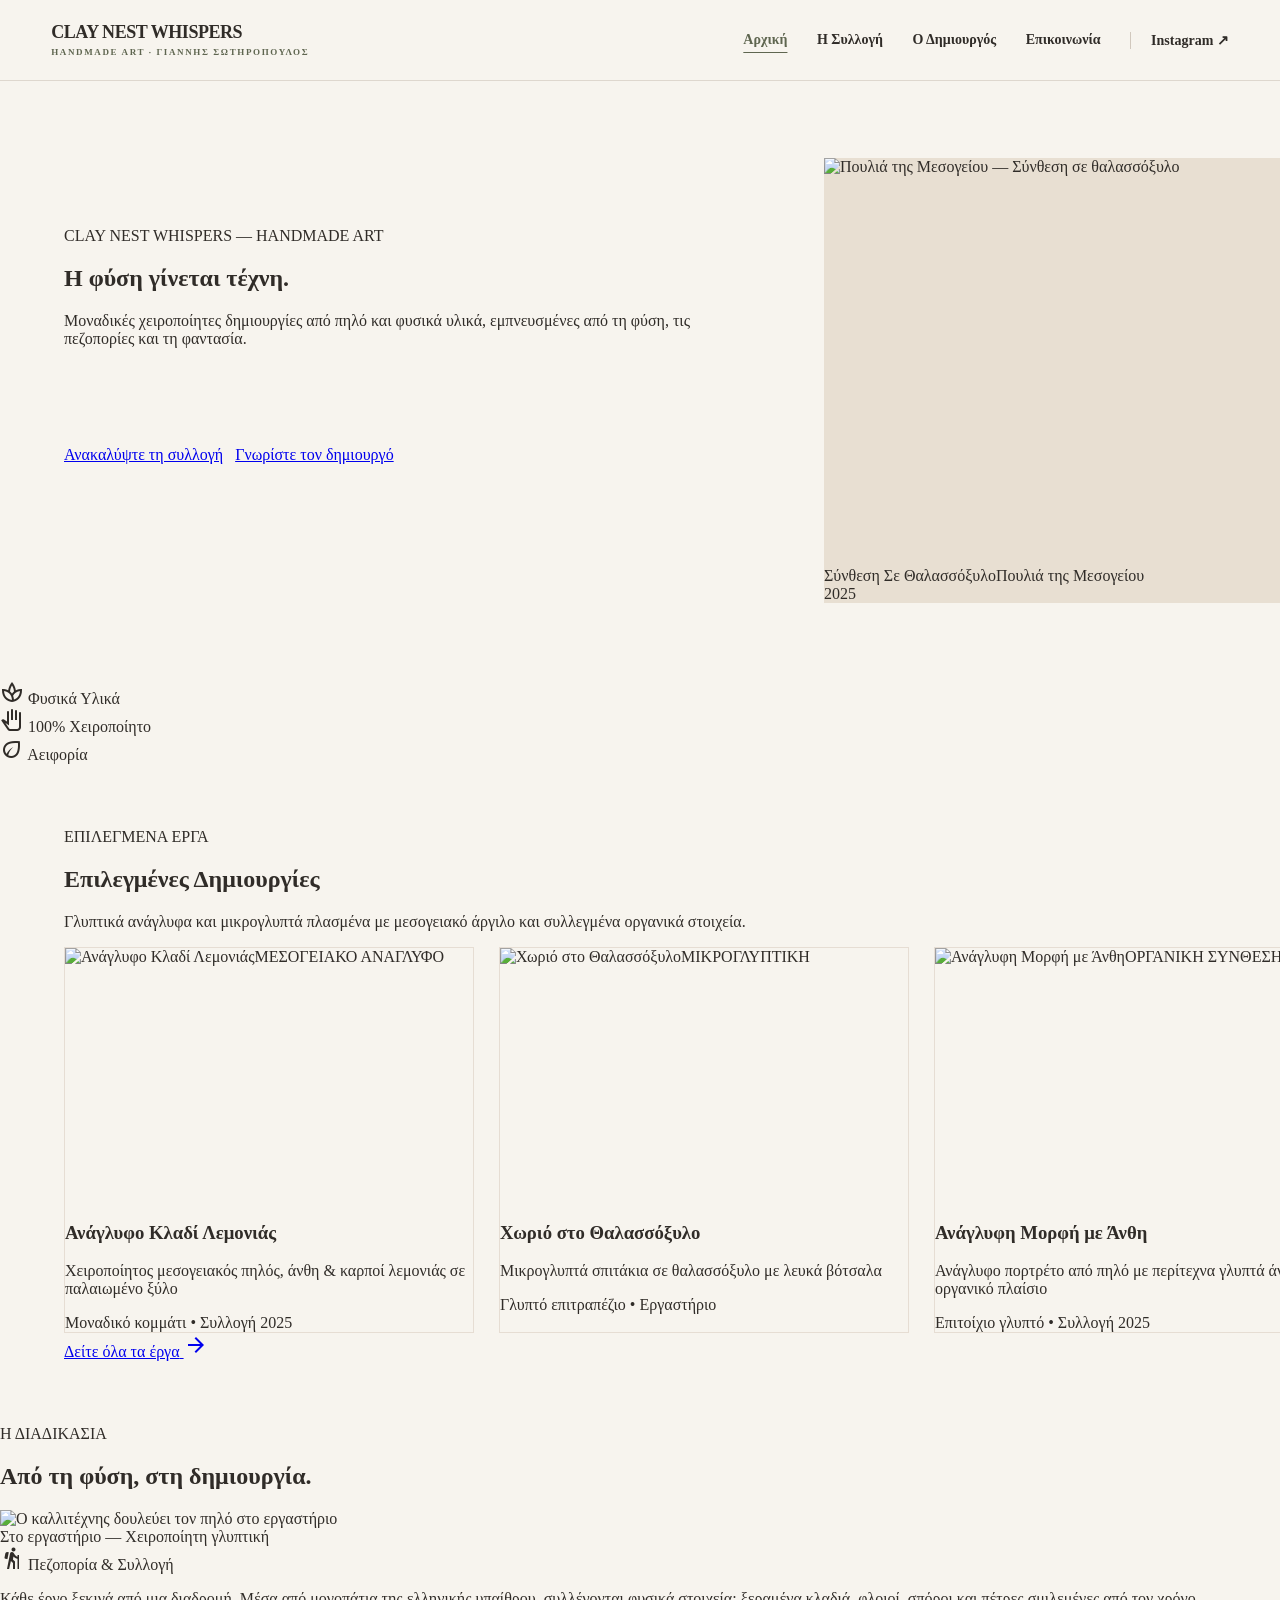
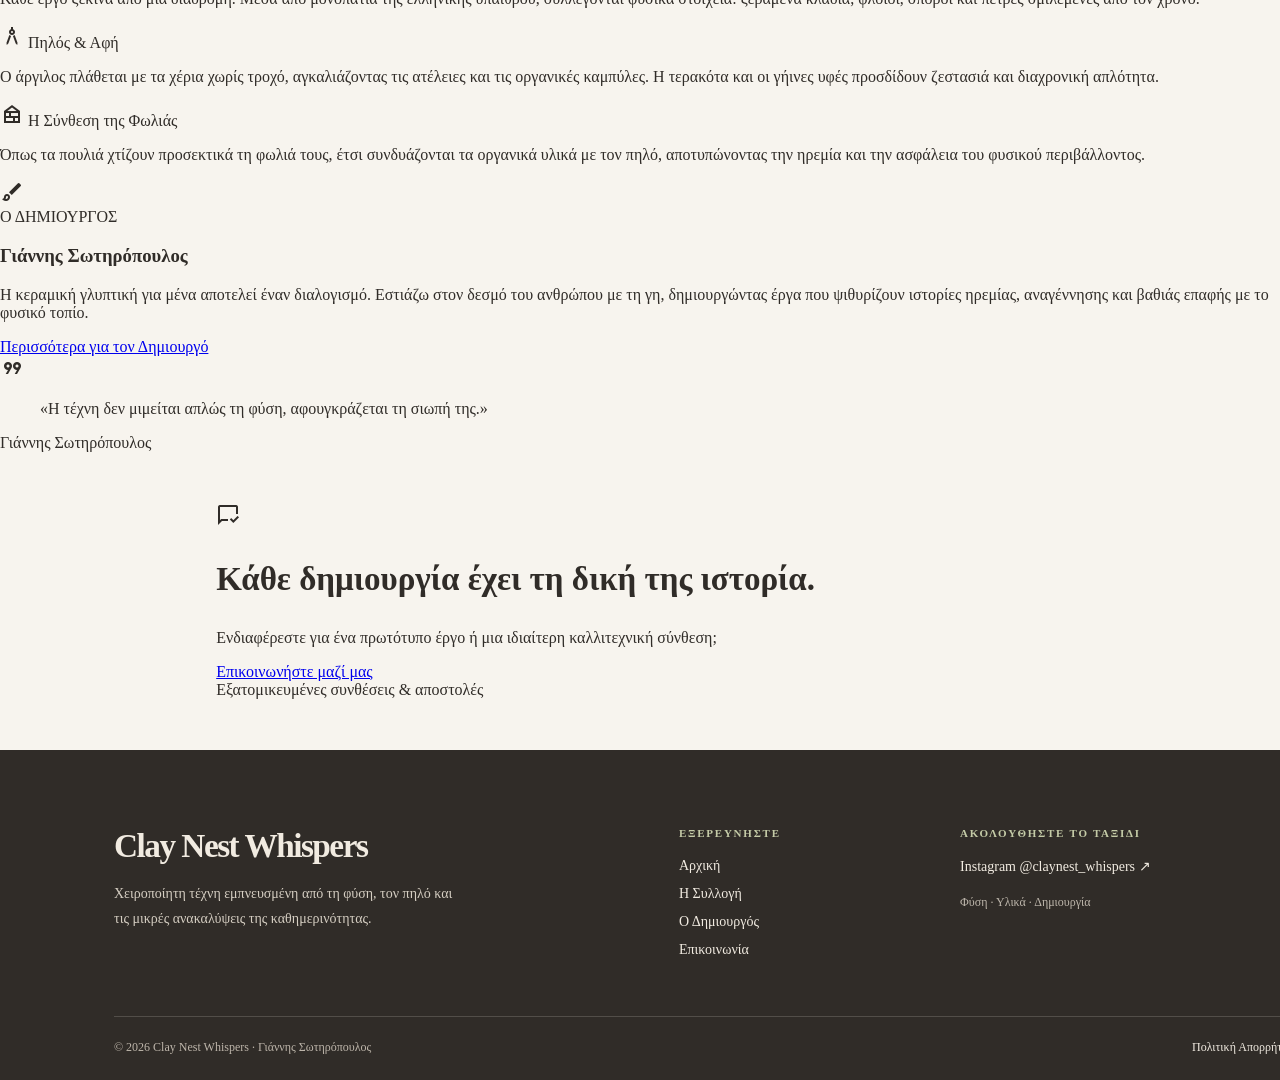
==== commit 111d9616: "Constrain and center homepage closing CTA" ====
--- a/index.html
+++ b/index.html
@@ -188,21 +188,21 @@
 </div>
 </section>
 <!-- Final CTA Section -->
-<section class="px-margin pt-space-md pb-space-xl">
-<div class="bg-inverse-surface text-inverse-on-surface rounded-xl p-space-md shadow-md flex flex-col items-center text-center gap-space-sm relative overflow-hidden">
+<section class="px-margin pt-space-md pb-space-xl" style="width:100%;max-width:950px;margin-inline:auto;">
+<div class="bg-inverse-surface text-inverse-on-surface rounded-xl p-space-md shadow-md flex flex-col items-center text-center gap-space-sm relative overflow-hidden" style="padding:clamp(28px,4vw,52px);">
 <!-- Soft ambient backdrop light -->
 <div class="absolute -top-12 -right-12 w-36 h-36 bg-primary/20 rounded-full blur-2xl pointer-events-none"></div>
 <div class="absolute -bottom-12 -left-12 w-36 h-36 bg-secondary/20 rounded-full blur-2xl pointer-events-none"></div>
 <div class="w-12 h-12 rounded-full bg-inverse-on-surface/10 flex items-center justify-center text-secondary-fixed mb-1 z-10">
 <span class="material-symbols-outlined text-[24px]">mark_chat_read</span>
 </div>
-<h2 class="font-headline-sm text-headline-sm text-surface font-semibold tracking-tight z-10">
+<h2 class="font-headline-sm text-headline-sm text-surface font-semibold tracking-tight z-10" style="font-size:clamp(23px,2.6vw,33px);max-width:650px;line-height:1.3;">
         Κάθε δημιουργία έχει τη δική της ιστορία.
       </h2>
 <p class="font-body-sm text-body-sm text-surface-container-highest/80 max-w-xs z-10 leading-relaxed">
         Ενδιαφέρεστε για ένα πρωτότυπο έργο ή μια ιδιαίτερη καλλιτεχνική σύνθεση;
       </p>
-<div class="w-full pt-space-xs z-10">
+<div class="w-full pt-space-xs z-10" style="max-width:310px;">
 <a class="inline-flex items-center justify-center w-full bg-secondary-fixed text-on-secondary-fixed hover:bg-secondary-fixed-dim font-label-lg text-label-lg py-3.5 px-6 rounded-lg font-semibold shadow-sm transition-all text-center" data-path="contact-inquiries" href="contact.html">
           Επικοινωνήστε μαζί μας
         </a>
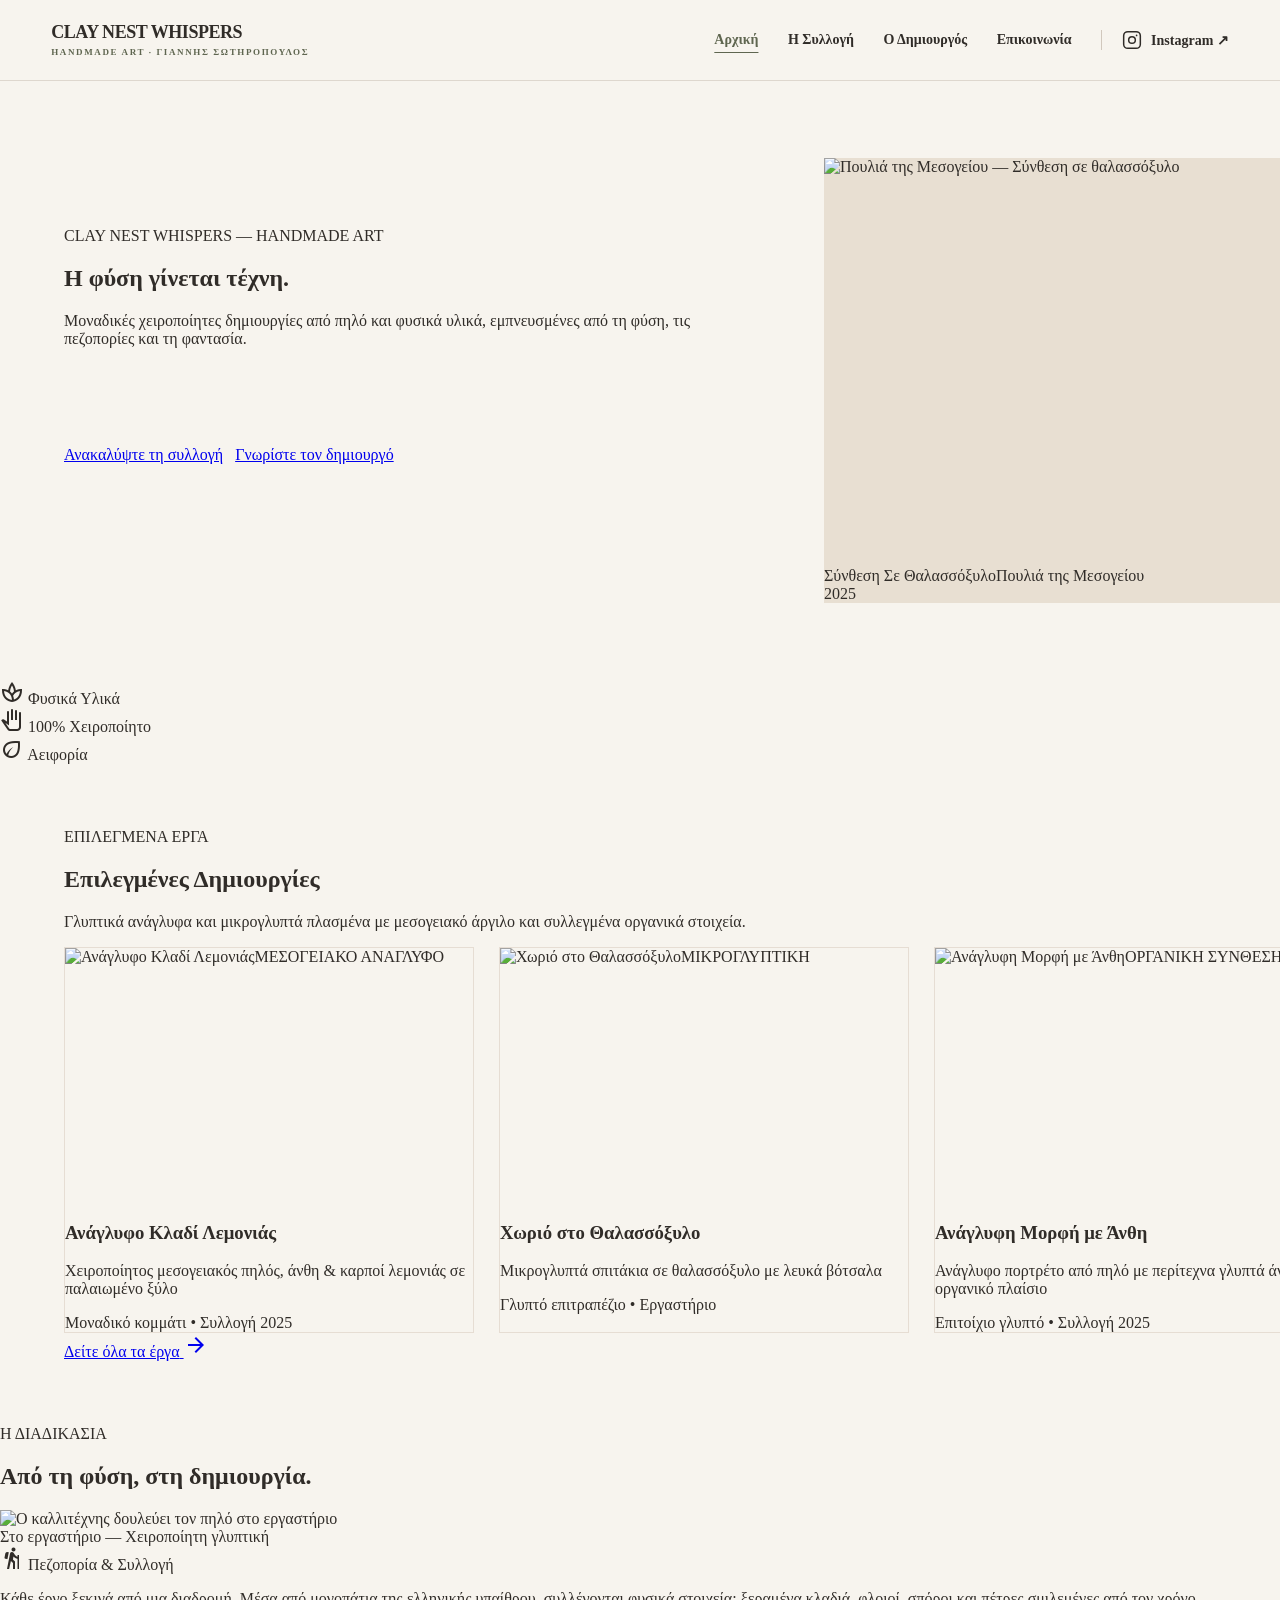
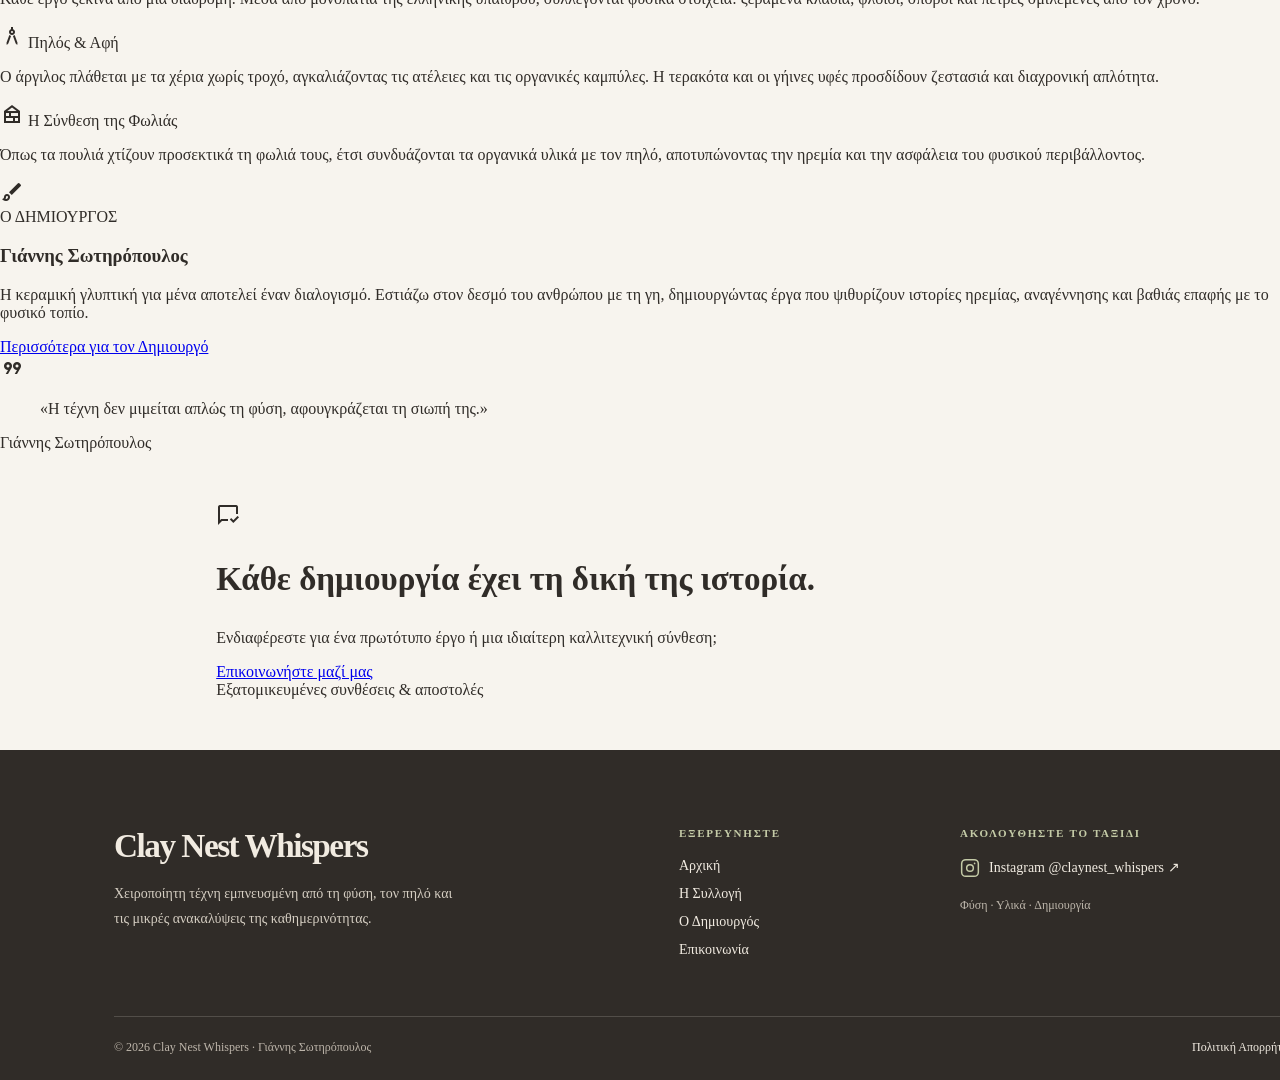
==== commit 835876dd: "Add consistent Instagram SVG icons to navbar, mobile and footer" ====
--- a/index.html
+++ b/index.html
@@ -22,7 +22,7 @@
 @media(max-width:1020px){.cn-featured-grid,.cn-gallery-grid{grid-template-columns:repeat(2,minmax(0,1fr))!important}}
 @media(max-width:750px){.cn-hero{grid-template-columns:1fr!important;row-gap:30px;padding:34px 20px 48px!important}.cn-hero .cn-hero-image{justify-self:center;max-width:460px}.cn-hero .cn-hero-image>img{height:clamp(260px,65vw,380px)!important}.cn-hero .cn-hero-ctas{flex-direction:column!important}.cn-featured-grid,.cn-gallery-grid{grid-template-columns:repeat(2,minmax(0,1fr))!important;gap:12px!important}.cn-featured{padding-inline:18px!important}.cn-featured-grid article .h-64{height:190px!important}}
 @media(max-width:460px){.cn-featured-grid,.cn-gallery-grid{grid-template-columns:1fr!important}.cn-featured-grid article .h-64{height:240px!important}.cn-gallery-grid article{max-width:420px;margin-inline:auto;width:100%}}
-</style><style id="cn-footer-styles">.cn-footer{width:100%;background:#302c28;color:#f7f4ee;padding:clamp(42px,6vw,80px) clamp(20px,5vw,72px) 25px}.cn-footer-inner{width:100%;max-width:1180px;margin-inline:auto}.cn-footer-top{display:grid;grid-template-columns:minmax(0,1.5fr) minmax(145px,.65fr) minmax(0,1fr);gap:clamp(28px,5vw,78px);padding-bottom:clamp(35px,5vw,58px)}.cn-footer-wordmark{font-size:clamp(23px,2.6vw,34px);letter-spacing:-.045em;line-height:1.15;font-weight:700;color:#f7f4ee;text-decoration:none}.cn-footer-brand p{max-width:340px;color:#d5cec2;line-height:1.8;margin-top:16px;font-size:14px}.cn-footer-links,.cn-footer-social{display:flex;flex-direction:column;align-items:flex-start;gap:12px}.cn-footer-links>span,.cn-footer-social>span{font-size:11px;letter-spacing:.16em;text-transform:uppercase;color:#c4cba7;font-weight:700;margin-bottom:7px}.cn-footer a{color:#f1ebe1;text-decoration:none;transition:color .22s ease}.cn-footer a:hover{color:#c4cba7}.cn-footer-links a{font-size:14px}.cn-footer-social a{font-size:14px;overflow-wrap:anywhere}.cn-footer-social p{font-size:12px;color:#beb7ac;margin-top:8px}.cn-footer-bottom{display:flex;align-items:center;justify-content:space-between;gap:18px;flex-wrap:wrap;border-top:1px solid rgba(247,244,238,.17);padding-top:23px;font-size:12px;color:#bdb5aa}.cn-footer-bottom a{font-size:12px}.cn-footer a:focus-visible{outline:2px solid #c4cba7;outline-offset:5px}@media(max-width:800px){.cn-footer-top{grid-template-columns:repeat(2,minmax(0,1fr))}.cn-footer-brand{grid-column:1/-1}}@media(max-width:520px){.cn-footer-top{grid-template-columns:1fr;gap:30px}.cn-footer-brand{grid-column:auto}.cn-footer-bottom{align-items:flex-start;flex-direction:column}}</style></head><body class="bg-surface text-on-surface font-body-md text-body-md flex flex-col min-h-screen selection:bg-secondary/20 selection:text-secondary"><header class="cn-header"><div class="cn-header-content"><a class="cn-brand" href="index.html">CLAY NEST WHISPERS<small>HANDMADE ART · ΓΙΑΝΝΗΣ ΣΩΤΗΡΟΠΟΥΛΟΣ</small></a><nav class="cn-links" aria-label="Κύρια πλοήγηση"><a href="index.html" aria-current="page">Αρχική</a><a href="gallery.html" >Η Συλλογή</a><a href="about.html" >Ο Δημιουργός</a><a href="contact.html" >Επικοινωνία</a><a class="cn-social" href="https://www.instagram.com/claynest_whispers/" target="_blank" rel="noopener noreferrer">Instagram ↗</a></nav><button type="button" class="cn-toggle" aria-label="Άνοιγμα μενού" aria-expanded="false" aria-controls="cn-mobile"><span class="material-symbols-outlined">menu</span></button></div><nav class="cn-mobile" id="cn-mobile" hidden aria-label="Μενού κινητού"><a href="index.html" aria-current="page">Αρχική</a><a href="gallery.html" >Η Συλλογή</a><a href="about.html" >Ο Δημιουργός</a><a href="contact.html" >Επικοινωνία</a><a href="https://www.instagram.com/claynest_whispers/" rel="noopener noreferrer" target="_blank">Instagram ↗</a></nav></header><main class="flex flex-col relative w-full pt-20 bg-surface flex-grow"><div class="flex flex-col w-full">
+</style><style id="cn-footer-styles">.cn-footer{width:100%;background:#302c28;color:#f7f4ee;padding:clamp(42px,6vw,80px) clamp(20px,5vw,72px) 25px}.cn-footer-inner{width:100%;max-width:1180px;margin-inline:auto}.cn-footer-top{display:grid;grid-template-columns:minmax(0,1.5fr) minmax(145px,.65fr) minmax(0,1fr);gap:clamp(28px,5vw,78px);padding-bottom:clamp(35px,5vw,58px)}.cn-footer-wordmark{font-size:clamp(23px,2.6vw,34px);letter-spacing:-.045em;line-height:1.15;font-weight:700;color:#f7f4ee;text-decoration:none}.cn-footer-brand p{max-width:340px;color:#d5cec2;line-height:1.8;margin-top:16px;font-size:14px}.cn-footer-links,.cn-footer-social{display:flex;flex-direction:column;align-items:flex-start;gap:12px}.cn-footer-links>span,.cn-footer-social>span{font-size:11px;letter-spacing:.16em;text-transform:uppercase;color:#c4cba7;font-weight:700;margin-bottom:7px}.cn-footer a{color:#f1ebe1;text-decoration:none;transition:color .22s ease}.cn-footer a:hover{color:#c4cba7}.cn-footer-links a{font-size:14px}.cn-footer-social a{font-size:14px;overflow-wrap:anywhere}.cn-footer-social p{font-size:12px;color:#beb7ac;margin-top:8px}.cn-footer-bottom{display:flex;align-items:center;justify-content:space-between;gap:18px;flex-wrap:wrap;border-top:1px solid rgba(247,244,238,.17);padding-top:23px;font-size:12px;color:#bdb5aa}.cn-footer-bottom a{font-size:12px}.cn-footer a:focus-visible{outline:2px solid #c4cba7;outline-offset:5px}@media(max-width:800px){.cn-footer-top{grid-template-columns:repeat(2,minmax(0,1fr))}.cn-footer-brand{grid-column:1/-1}}@media(max-width:520px){.cn-footer-top{grid-template-columns:1fr;gap:30px}.cn-footer-brand{grid-column:auto}.cn-footer-bottom{align-items:flex-start;flex-direction:column}}</style><style id="cn-instagram-icons">.cn-social,.cn-footer-social a,.cn-mobile a[href*="instagram.com"]{display:inline-flex!important;align-items:center;gap:9px}.cn-instagram-icon{width:20px;height:20px;flex:none;transition:transform .22s ease}.cn-social:hover .cn-instagram-icon,.cn-footer-social a:hover .cn-instagram-icon,.cn-mobile a[href*="instagram.com"]:hover .cn-instagram-icon{transform:translateY(-2px) scale(1.08)}.cn-footer-social .cn-instagram-icon{color:#c4cba7}@media(prefers-reduced-motion:reduce){.cn-instagram-icon{transition:none}}</style></head><body class="bg-surface text-on-surface font-body-md text-body-md flex flex-col min-h-screen selection:bg-secondary/20 selection:text-secondary"><header class="cn-header"><div class="cn-header-content"><a class="cn-brand" href="index.html">CLAY NEST WHISPERS<small>HANDMADE ART · ΓΙΑΝΝΗΣ ΣΩΤΗΡΟΠΟΥΛΟΣ</small></a><nav class="cn-links" aria-label="Κύρια πλοήγηση"><a href="index.html" aria-current="page">Αρχική</a><a href="gallery.html" >Η Συλλογή</a><a href="about.html" >Ο Δημιουργός</a><a href="contact.html" >Επικοινωνία</a><a class="cn-social" href="https://www.instagram.com/claynest_whispers/" target="_blank" rel="noopener noreferrer"><svg class="cn-instagram-icon" xmlns="http://www.w3.org/2000/svg" width="20" height="20" viewBox="0 0 24 24" fill="none" stroke="currentColor" stroke-width="1.8" stroke-linecap="round" stroke-linejoin="round" aria-hidden="true" focusable="false"><rect x="2" y="2" width="20" height="20" rx="5"/><circle cx="12" cy="12" r="4"/><circle cx="17.5" cy="6.5" r="1" fill="currentColor" stroke="none"/></svg><span>Instagram ↗</span></a></nav><button type="button" class="cn-toggle" aria-label="Άνοιγμα μενού" aria-expanded="false" aria-controls="cn-mobile"><span class="material-symbols-outlined">menu</span></button></div><nav class="cn-mobile" id="cn-mobile" hidden aria-label="Μενού κινητού"><a href="index.html" aria-current="page">Αρχική</a><a href="gallery.html" >Η Συλλογή</a><a href="about.html" >Ο Δημιουργός</a><a href="contact.html" >Επικοινωνία</a><a href="https://www.instagram.com/claynest_whispers/" rel="noopener noreferrer" target="_blank"><svg class="cn-instagram-icon" xmlns="http://www.w3.org/2000/svg" width="20" height="20" viewBox="0 0 24 24" fill="none" stroke="currentColor" stroke-width="1.8" stroke-linecap="round" stroke-linejoin="round" aria-hidden="true" focusable="false"><rect x="2" y="2" width="20" height="20" rx="5"/><circle cx="12" cy="12" r="4"/><circle cx="17.5" cy="6.5" r="1" fill="currentColor" stroke="none"/></svg><span>Instagram ↗</span></a></nav></header><main class="flex flex-col relative w-full pt-20 bg-surface flex-grow"><div class="flex flex-col w-full">
 <!-- Editorial Hero Section -->
 <section class="cn-hero flex flex-col px-margin pt-space-md pb-space-lg">
 <div class="cn-hero-copy flex flex-col gap-space-xs">
@@ -212,6 +212,6 @@
       </span>
 </div>
 </section>
-</div></main><footer class="cn-footer" role="contentinfo"><div class="cn-footer-inner"><div class="cn-footer-top"><div class="cn-footer-brand"><a href="index.html" class="cn-footer-wordmark">Clay Nest Whispers</a><p>Χειροποίητη τέχνη εμπνευσμένη από τη φύση, τον πηλό και τις μικρές ανακαλύψεις της καθημερινότητας.</p></div><nav class="cn-footer-links" aria-label="Πλοήγηση υποσέλιδου"><span>Εξερευνήστε</span><a href="index.html">Αρχική</a><a href="gallery.html">Η Συλλογή</a><a href="about.html">Ο Δημιουργός</a><a href="contact.html">Επικοινωνία</a></nav><div class="cn-footer-social"><span>Ακολουθήστε το ταξίδι</span><a href="https://www.instagram.com/claynest_whispers/" target="_blank" rel="noopener noreferrer">Instagram @claynest_whispers ↗</a><p>Φύση · Υλικά · Δημιουργία</p></div></div><div class="cn-footer-bottom"><span>© 2026 Clay Nest Whispers · Γιάννης Σωτηρόπουλος</span><a href="privacy.html">Πολιτική Απορρήτου</a></div></div></footer>
+</div></main><footer class="cn-footer" role="contentinfo"><div class="cn-footer-inner"><div class="cn-footer-top"><div class="cn-footer-brand"><a href="index.html" class="cn-footer-wordmark">Clay Nest Whispers</a><p>Χειροποίητη τέχνη εμπνευσμένη από τη φύση, τον πηλό και τις μικρές ανακαλύψεις της καθημερινότητας.</p></div><nav class="cn-footer-links" aria-label="Πλοήγηση υποσέλιδου"><span>Εξερευνήστε</span><a href="index.html">Αρχική</a><a href="gallery.html">Η Συλλογή</a><a href="about.html">Ο Δημιουργός</a><a href="contact.html">Επικοινωνία</a></nav><div class="cn-footer-social"><span>Ακολουθήστε το ταξίδι</span><a href="https://www.instagram.com/claynest_whispers/" target="_blank" rel="noopener noreferrer"><svg class="cn-instagram-icon" xmlns="http://www.w3.org/2000/svg" width="20" height="20" viewBox="0 0 24 24" fill="none" stroke="currentColor" stroke-width="1.8" stroke-linecap="round" stroke-linejoin="round" aria-hidden="true" focusable="false"><rect x="2" y="2" width="20" height="20" rx="5"/><circle cx="12" cy="12" r="4"/><circle cx="17.5" cy="6.5" r="1" fill="currentColor" stroke="none"/></svg><span>Instagram @claynest_whispers ↗</span></a><p>Φύση · Υλικά · Δημιουργία</p></div></div><div class="cn-footer-bottom"><span>© 2026 Clay Nest Whispers · Γιάννης Σωτηρόπουλος</span><a href="privacy.html">Πολιτική Απορρήτου</a></div></div></footer>
 
 <script>document.querySelector('.cn-toggle')?.addEventListener('click',function(){const menu=document.getElementById('cn-mobile');const open=menu.hidden;menu.hidden=!open;this.setAttribute('aria-expanded',String(open));this.setAttribute('aria-label',open?'Κλείσιμο μενού':'Άνοιγμα μενού')});document.addEventListener('keydown',e=>{if(e.key==='Escape'){const m=document.getElementById('cn-mobile');if(m)m.hidden=true;document.querySelector('.cn-toggle')?.setAttribute('aria-expanded','false')}});</script></body></html>
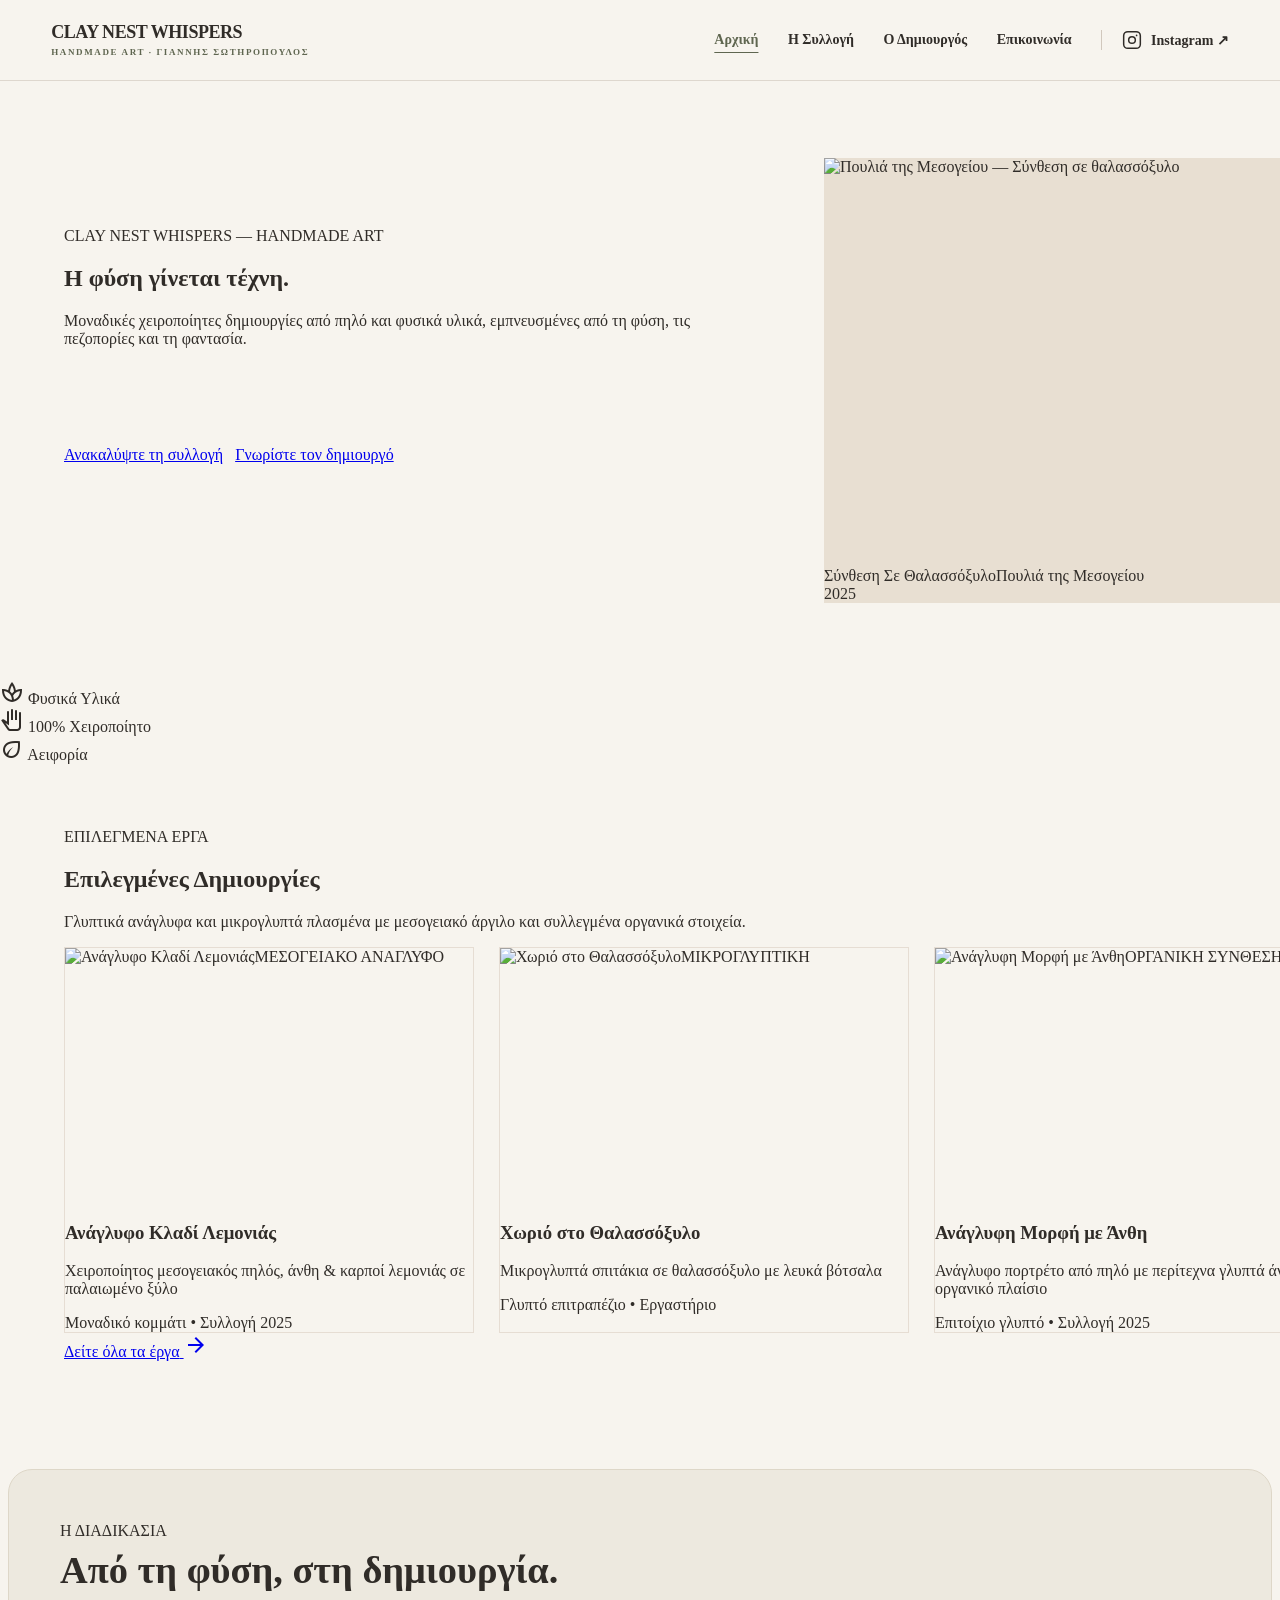
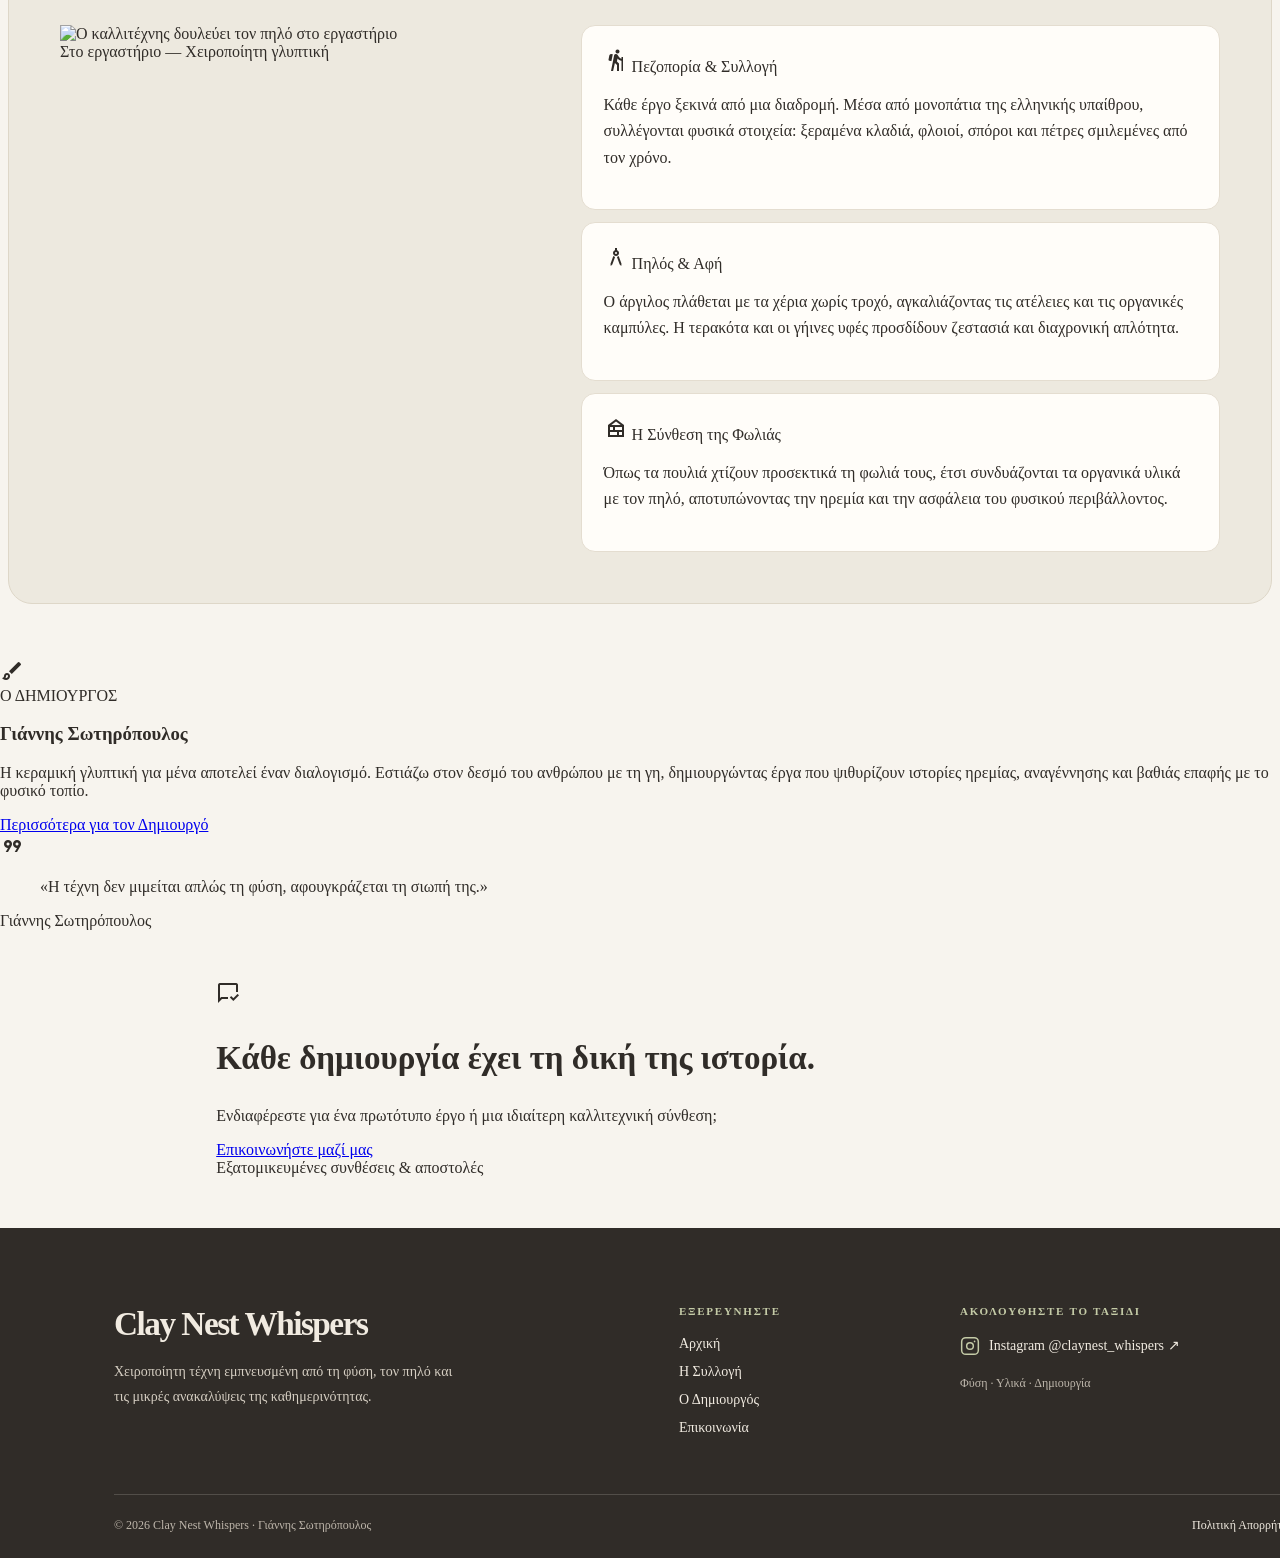
==== commit 830338ed: "Refine home creative process into compact editorial panel" ====
--- a/index.html
+++ b/index.html
@@ -22,7 +22,7 @@
 @media(max-width:1020px){.cn-featured-grid,.cn-gallery-grid{grid-template-columns:repeat(2,minmax(0,1fr))!important}}
 @media(max-width:750px){.cn-hero{grid-template-columns:1fr!important;row-gap:30px;padding:34px 20px 48px!important}.cn-hero .cn-hero-image{justify-self:center;max-width:460px}.cn-hero .cn-hero-image>img{height:clamp(260px,65vw,380px)!important}.cn-hero .cn-hero-ctas{flex-direction:column!important}.cn-featured-grid,.cn-gallery-grid{grid-template-columns:repeat(2,minmax(0,1fr))!important;gap:12px!important}.cn-featured{padding-inline:18px!important}.cn-featured-grid article .h-64{height:190px!important}}
 @media(max-width:460px){.cn-featured-grid,.cn-gallery-grid{grid-template-columns:1fr!important}.cn-featured-grid article .h-64{height:240px!important}.cn-gallery-grid article{max-width:420px;margin-inline:auto;width:100%}}
-</style><style id="cn-footer-styles">.cn-footer{width:100%;background:#302c28;color:#f7f4ee;padding:clamp(42px,6vw,80px) clamp(20px,5vw,72px) 25px}.cn-footer-inner{width:100%;max-width:1180px;margin-inline:auto}.cn-footer-top{display:grid;grid-template-columns:minmax(0,1.5fr) minmax(145px,.65fr) minmax(0,1fr);gap:clamp(28px,5vw,78px);padding-bottom:clamp(35px,5vw,58px)}.cn-footer-wordmark{font-size:clamp(23px,2.6vw,34px);letter-spacing:-.045em;line-height:1.15;font-weight:700;color:#f7f4ee;text-decoration:none}.cn-footer-brand p{max-width:340px;color:#d5cec2;line-height:1.8;margin-top:16px;font-size:14px}.cn-footer-links,.cn-footer-social{display:flex;flex-direction:column;align-items:flex-start;gap:12px}.cn-footer-links>span,.cn-footer-social>span{font-size:11px;letter-spacing:.16em;text-transform:uppercase;color:#c4cba7;font-weight:700;margin-bottom:7px}.cn-footer a{color:#f1ebe1;text-decoration:none;transition:color .22s ease}.cn-footer a:hover{color:#c4cba7}.cn-footer-links a{font-size:14px}.cn-footer-social a{font-size:14px;overflow-wrap:anywhere}.cn-footer-social p{font-size:12px;color:#beb7ac;margin-top:8px}.cn-footer-bottom{display:flex;align-items:center;justify-content:space-between;gap:18px;flex-wrap:wrap;border-top:1px solid rgba(247,244,238,.17);padding-top:23px;font-size:12px;color:#bdb5aa}.cn-footer-bottom a{font-size:12px}.cn-footer a:focus-visible{outline:2px solid #c4cba7;outline-offset:5px}@media(max-width:800px){.cn-footer-top{grid-template-columns:repeat(2,minmax(0,1fr))}.cn-footer-brand{grid-column:1/-1}}@media(max-width:520px){.cn-footer-top{grid-template-columns:1fr;gap:30px}.cn-footer-brand{grid-column:auto}.cn-footer-bottom{align-items:flex-start;flex-direction:column}}</style><style id="cn-instagram-icons">.cn-social,.cn-footer-social a,.cn-mobile a[href*="instagram.com"]{display:inline-flex!important;align-items:center;gap:9px}.cn-instagram-icon{width:20px;height:20px;flex:none;transition:transform .22s ease}.cn-social:hover .cn-instagram-icon,.cn-footer-social a:hover .cn-instagram-icon,.cn-mobile a[href*="instagram.com"]:hover .cn-instagram-icon{transform:translateY(-2px) scale(1.08)}.cn-footer-social .cn-instagram-icon{color:#c4cba7}@media(prefers-reduced-motion:reduce){.cn-instagram-icon{transition:none}}</style></head><body class="bg-surface text-on-surface font-body-md text-body-md flex flex-col min-h-screen selection:bg-secondary/20 selection:text-secondary"><header class="cn-header"><div class="cn-header-content"><a class="cn-brand" href="index.html">CLAY NEST WHISPERS<small>HANDMADE ART · ΓΙΑΝΝΗΣ ΣΩΤΗΡΟΠΟΥΛΟΣ</small></a><nav class="cn-links" aria-label="Κύρια πλοήγηση"><a href="index.html" aria-current="page">Αρχική</a><a href="gallery.html" >Η Συλλογή</a><a href="about.html" >Ο Δημιουργός</a><a href="contact.html" >Επικοινωνία</a><a class="cn-social" href="https://www.instagram.com/claynest_whispers/" target="_blank" rel="noopener noreferrer"><svg class="cn-instagram-icon" xmlns="http://www.w3.org/2000/svg" width="20" height="20" viewBox="0 0 24 24" fill="none" stroke="currentColor" stroke-width="1.8" stroke-linecap="round" stroke-linejoin="round" aria-hidden="true" focusable="false"><rect x="2" y="2" width="20" height="20" rx="5"/><circle cx="12" cy="12" r="4"/><circle cx="17.5" cy="6.5" r="1" fill="currentColor" stroke="none"/></svg><span>Instagram ↗</span></a></nav><button type="button" class="cn-toggle" aria-label="Άνοιγμα μενού" aria-expanded="false" aria-controls="cn-mobile"><span class="material-symbols-outlined">menu</span></button></div><nav class="cn-mobile" id="cn-mobile" hidden aria-label="Μενού κινητού"><a href="index.html" aria-current="page">Αρχική</a><a href="gallery.html" >Η Συλλογή</a><a href="about.html" >Ο Δημιουργός</a><a href="contact.html" >Επικοινωνία</a><a href="https://www.instagram.com/claynest_whispers/" rel="noopener noreferrer" target="_blank"><svg class="cn-instagram-icon" xmlns="http://www.w3.org/2000/svg" width="20" height="20" viewBox="0 0 24 24" fill="none" stroke="currentColor" stroke-width="1.8" stroke-linecap="round" stroke-linejoin="round" aria-hidden="true" focusable="false"><rect x="2" y="2" width="20" height="20" rx="5"/><circle cx="12" cy="12" r="4"/><circle cx="17.5" cy="6.5" r="1" fill="currentColor" stroke="none"/></svg><span>Instagram ↗</span></a></nav></header><main class="flex flex-col relative w-full pt-20 bg-surface flex-grow"><div class="flex flex-col w-full">
+</style><style id="cn-footer-styles">.cn-footer{width:100%;background:#302c28;color:#f7f4ee;padding:clamp(42px,6vw,80px) clamp(20px,5vw,72px) 25px}.cn-footer-inner{width:100%;max-width:1180px;margin-inline:auto}.cn-footer-top{display:grid;grid-template-columns:minmax(0,1.5fr) minmax(145px,.65fr) minmax(0,1fr);gap:clamp(28px,5vw,78px);padding-bottom:clamp(35px,5vw,58px)}.cn-footer-wordmark{font-size:clamp(23px,2.6vw,34px);letter-spacing:-.045em;line-height:1.15;font-weight:700;color:#f7f4ee;text-decoration:none}.cn-footer-brand p{max-width:340px;color:#d5cec2;line-height:1.8;margin-top:16px;font-size:14px}.cn-footer-links,.cn-footer-social{display:flex;flex-direction:column;align-items:flex-start;gap:12px}.cn-footer-links>span,.cn-footer-social>span{font-size:11px;letter-spacing:.16em;text-transform:uppercase;color:#c4cba7;font-weight:700;margin-bottom:7px}.cn-footer a{color:#f1ebe1;text-decoration:none;transition:color .22s ease}.cn-footer a:hover{color:#c4cba7}.cn-footer-links a{font-size:14px}.cn-footer-social a{font-size:14px;overflow-wrap:anywhere}.cn-footer-social p{font-size:12px;color:#beb7ac;margin-top:8px}.cn-footer-bottom{display:flex;align-items:center;justify-content:space-between;gap:18px;flex-wrap:wrap;border-top:1px solid rgba(247,244,238,.17);padding-top:23px;font-size:12px;color:#bdb5aa}.cn-footer-bottom a{font-size:12px}.cn-footer a:focus-visible{outline:2px solid #c4cba7;outline-offset:5px}@media(max-width:800px){.cn-footer-top{grid-template-columns:repeat(2,minmax(0,1fr))}.cn-footer-brand{grid-column:1/-1}}@media(max-width:520px){.cn-footer-top{grid-template-columns:1fr;gap:30px}.cn-footer-brand{grid-column:auto}.cn-footer-bottom{align-items:flex-start;flex-direction:column}}</style><style id="cn-instagram-icons">.cn-social,.cn-footer-social a,.cn-mobile a[href*="instagram.com"]{display:inline-flex!important;align-items:center;gap:9px}.cn-instagram-icon{width:20px;height:20px;flex:none;transition:transform .22s ease}.cn-social:hover .cn-instagram-icon,.cn-footer-social a:hover .cn-instagram-icon,.cn-mobile a[href*="instagram.com"]:hover .cn-instagram-icon{transform:translateY(-2px) scale(1.08)}.cn-footer-social .cn-instagram-icon{color:#c4cba7}@media(prefers-reduced-motion:reduce){.cn-instagram-icon{transition:none}}</style><style id="cn-process-redesign">.cn-process{width:calc(100% - 40px);max-width:1160px;margin:44px auto 55px;padding:clamp(28px,4vw,55px)!important;background:#ede9df!important;border:1px solid #ded7c8;border-radius:24px;gap:23px!important}.cn-process>div:first-child{max-width:750px}.cn-process h2{font-size:clamp(26px,3vw,39px)!important;line-height:1.18;margin-top:8px!important}.cn-process-body{display:grid;grid-template-columns:minmax(0,.85fr) minmax(0,1.15fr);gap:clamp(22px,4vw,48px);align-items:stretch}.cn-process-photo{height:auto!important;min-height:310px;max-height:455px;border-radius:17px;box-shadow:none!important}.cn-process-photo img{height:100%!important;width:100%;object-fit:cover!important;transition:transform .6s ease}.cn-process-photo:hover img{transform:scale(1.035)}.cn-process-cards{display:flex;flex-direction:column;gap:12px!important}.cn-process-cards>div{flex:1;min-width:0;padding:clamp(15px,2vw,22px)!important;border-radius:14px;border:1px solid #e4ddd0;background:#fffdf9!important;box-shadow:none!important;transition:transform .26s ease,box-shadow .26s ease,border-color .26s ease}.cn-process-cards>div:hover{transform:translateX(5px);border-color:#8c9478;box-shadow:0 12px 24px rgba(48,44,40,.08)!important}.cn-process-cards p{line-height:1.65!important}.cn-process-cards .material-symbols-outlined{transition:transform .25s ease}.cn-process-cards>div:hover .material-symbols-outlined{transform:rotate(-8deg) scale(1.12)}@media(max-width:810px){.cn-process{width:calc(100% - 28px);margin:28px auto 35px;padding:23px!important}.cn-process-body{grid-template-columns:1fr}.cn-process-photo{height:260px!important;min-height:0}.cn-process-cards>div:hover{transform:translateY(-3px)}}@media(prefers-reduced-motion:reduce){.cn-process-photo img,.cn-process-cards>div,.cn-process-cards .material-symbols-outlined{transition:none!important}.cn-process-photo:hover img,.cn-process-cards>div:hover{transform:none}}</style></head><body class="bg-surface text-on-surface font-body-md text-body-md flex flex-col min-h-screen selection:bg-secondary/20 selection:text-secondary"><header class="cn-header"><div class="cn-header-content"><a class="cn-brand" href="index.html">CLAY NEST WHISPERS<small>HANDMADE ART · ΓΙΑΝΝΗΣ ΣΩΤΗΡΟΠΟΥΛΟΣ</small></a><nav class="cn-links" aria-label="Κύρια πλοήγηση"><a href="index.html" aria-current="page">Αρχική</a><a href="gallery.html" >Η Συλλογή</a><a href="about.html" >Ο Δημιουργός</a><a href="contact.html" >Επικοινωνία</a><a class="cn-social" href="https://www.instagram.com/claynest_whispers/" target="_blank" rel="noopener noreferrer"><svg class="cn-instagram-icon" xmlns="http://www.w3.org/2000/svg" width="20" height="20" viewBox="0 0 24 24" fill="none" stroke="currentColor" stroke-width="1.8" stroke-linecap="round" stroke-linejoin="round" aria-hidden="true" focusable="false"><rect x="2" y="2" width="20" height="20" rx="5"/><circle cx="12" cy="12" r="4"/><circle cx="17.5" cy="6.5" r="1" fill="currentColor" stroke="none"/></svg><span>Instagram ↗</span></a></nav><button type="button" class="cn-toggle" aria-label="Άνοιγμα μενού" aria-expanded="false" aria-controls="cn-mobile"><span class="material-symbols-outlined">menu</span></button></div><nav class="cn-mobile" id="cn-mobile" hidden aria-label="Μενού κινητού"><a href="index.html" aria-current="page">Αρχική</a><a href="gallery.html" >Η Συλλογή</a><a href="about.html" >Ο Δημιουργός</a><a href="contact.html" >Επικοινωνία</a><a href="https://www.instagram.com/claynest_whispers/" rel="noopener noreferrer" target="_blank"><svg class="cn-instagram-icon" xmlns="http://www.w3.org/2000/svg" width="20" height="20" viewBox="0 0 24 24" fill="none" stroke="currentColor" stroke-width="1.8" stroke-linecap="round" stroke-linejoin="round" aria-hidden="true" focusable="false"><rect x="2" y="2" width="20" height="20" rx="5"/><circle cx="12" cy="12" r="4"/><circle cx="17.5" cy="6.5" r="1" fill="currentColor" stroke="none"/></svg><span>Instagram ↗</span></a></nav></header><main class="flex flex-col relative w-full pt-20 bg-surface flex-grow"><div class="flex flex-col w-full">
 <!-- Editorial Hero Section -->
 <section class="cn-hero flex flex-col px-margin pt-space-md pb-space-lg">
 <div class="cn-hero-copy flex flex-col gap-space-xs">
@@ -104,7 +104,7 @@
 </div>
 </section>
 <!-- Story Section (Από τη φύση, στη δημιουργία.) -->
-<section class="bg-surface-container px-margin py-space-lg flex flex-col gap-space-md">
+<section class="cn-process bg-surface-container px-margin py-space-lg flex flex-col gap-space-md">
 <div class="flex flex-col">
 <span class="font-label-sm text-label-sm text-primary uppercase tracking-[0.16em] font-semibold">
         Η ΔΙΑΔΙΚΑΣΙΑ
@@ -113,8 +113,9 @@
         Από τη φύση, στη δημιουργία.
       </h2>
 </div>
+<div class="cn-process-body">
 <!-- Visual Storytelling Image -->
-<div class="w-full h-72 rounded-xl overflow-hidden shadow-sm bg-surface-container-high relative">
+<div class="cn-process-photo w-full h-72 rounded-xl overflow-hidden shadow-sm bg-surface-container-high relative">
 <img loading="lazy" alt="Ο καλλιτέχνης δουλεύει τον πηλό στο εργαστήριο" class="w-full h-full object-cover" src="https://lh3.googleusercontent.com/aida-public/[base64]">
 <div class="absolute inset-0 bg-gradient-to-t from-surface-dim/80 via-transparent to-transparent flex items-end p-space-sm">
 <span class="font-label-sm text-label-sm text-on-surface bg-surface-container-lowest/90 px-3 py-1.5 rounded-md shadow-sm">
@@ -123,7 +124,7 @@
 </div>
 </div>
 <!-- Story Narrative Cards -->
-<div class="flex flex-col gap-space-sm">
+<div class="cn-process-cards flex flex-col gap-space-sm">
 <div class="bg-surface-container-lowest p-space-md rounded-xl shadow-sm flex flex-col gap-1">
 <div class="flex items-center gap-2 text-primary">
 <span class="material-symbols-outlined text-[20px]">hiking</span>
@@ -150,6 +151,7 @@
 <p class="font-body-sm text-body-sm text-on-surface-variant leading-relaxed">
           Όπως τα πουλιά χτίζουν προσεκτικά τη φωλιά τους, έτσι συνδυάζονται τα οργανικά υλικά με τον πηλό, αποτυπώνοντας την ηρεμία και την ασφάλεια του φυσικού περιβάλλοντος.
         </p>
+</div>
 </div>
 </div>
 </section>
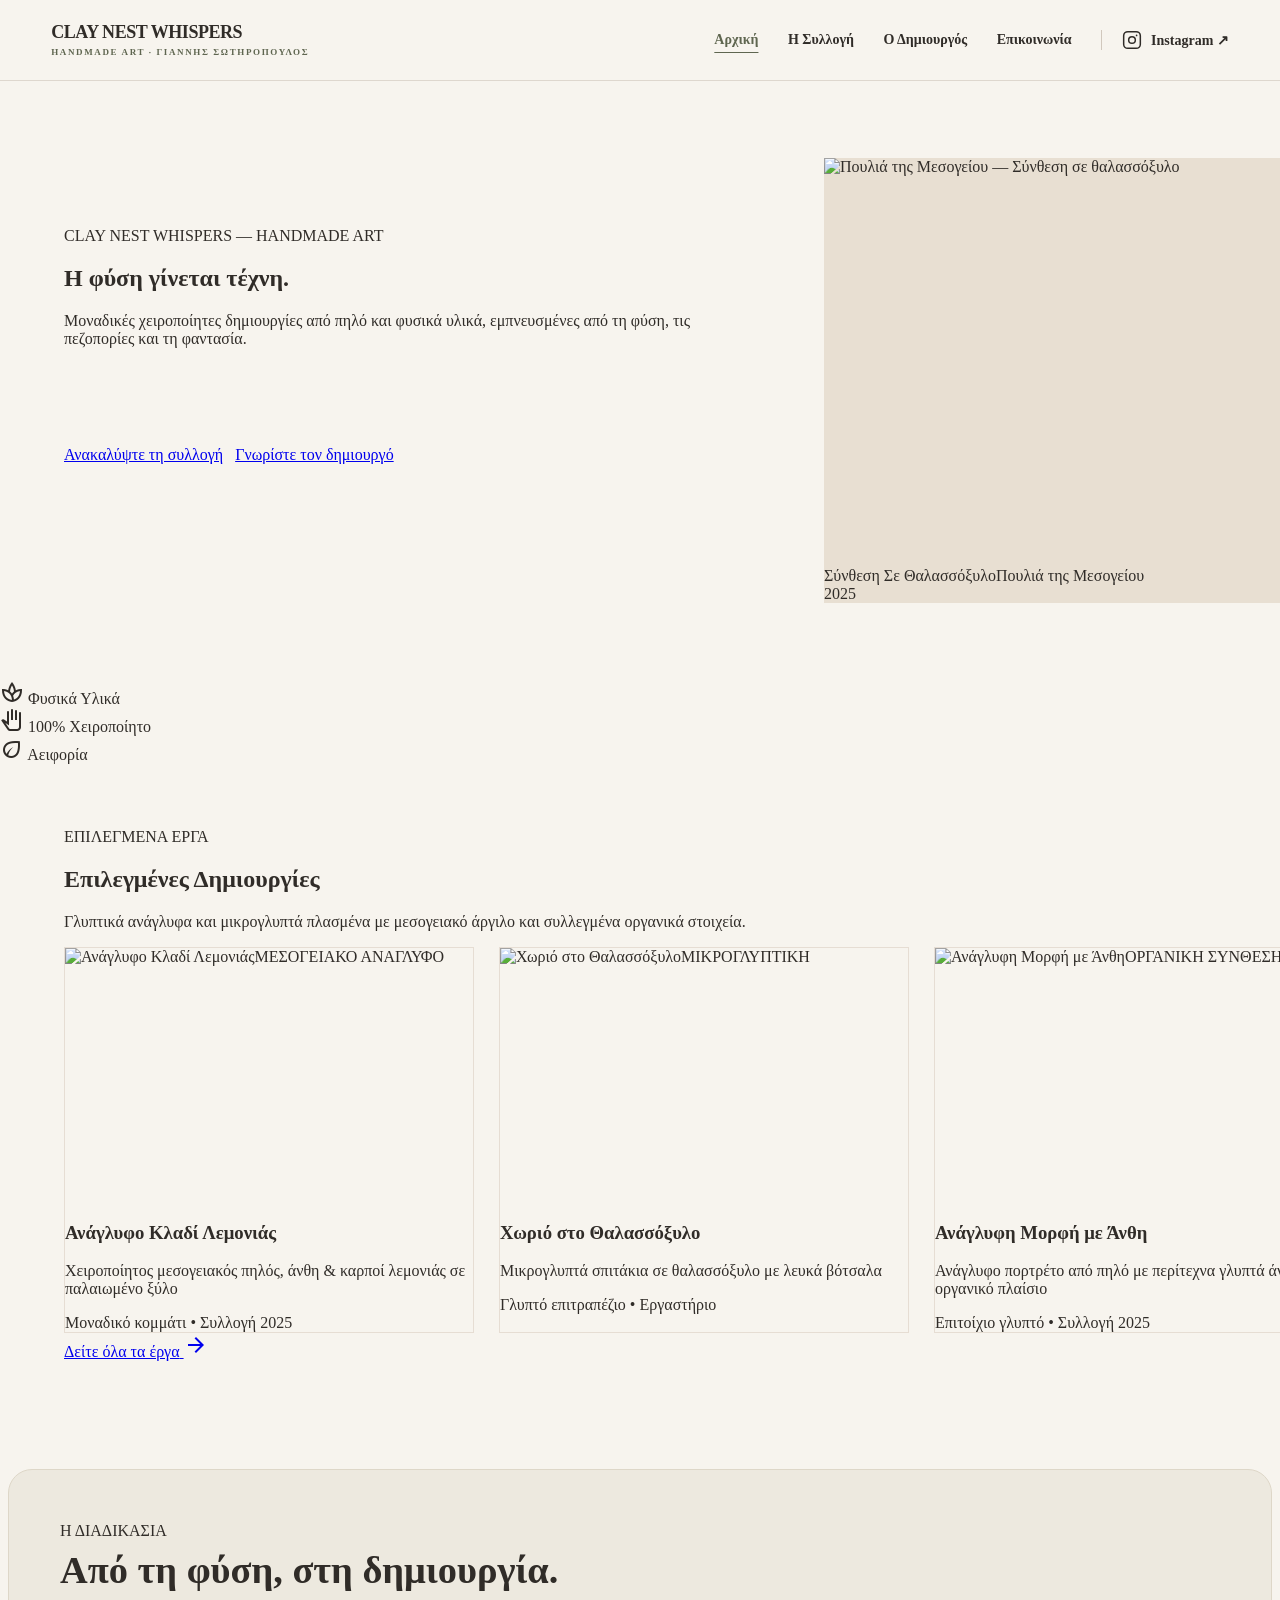
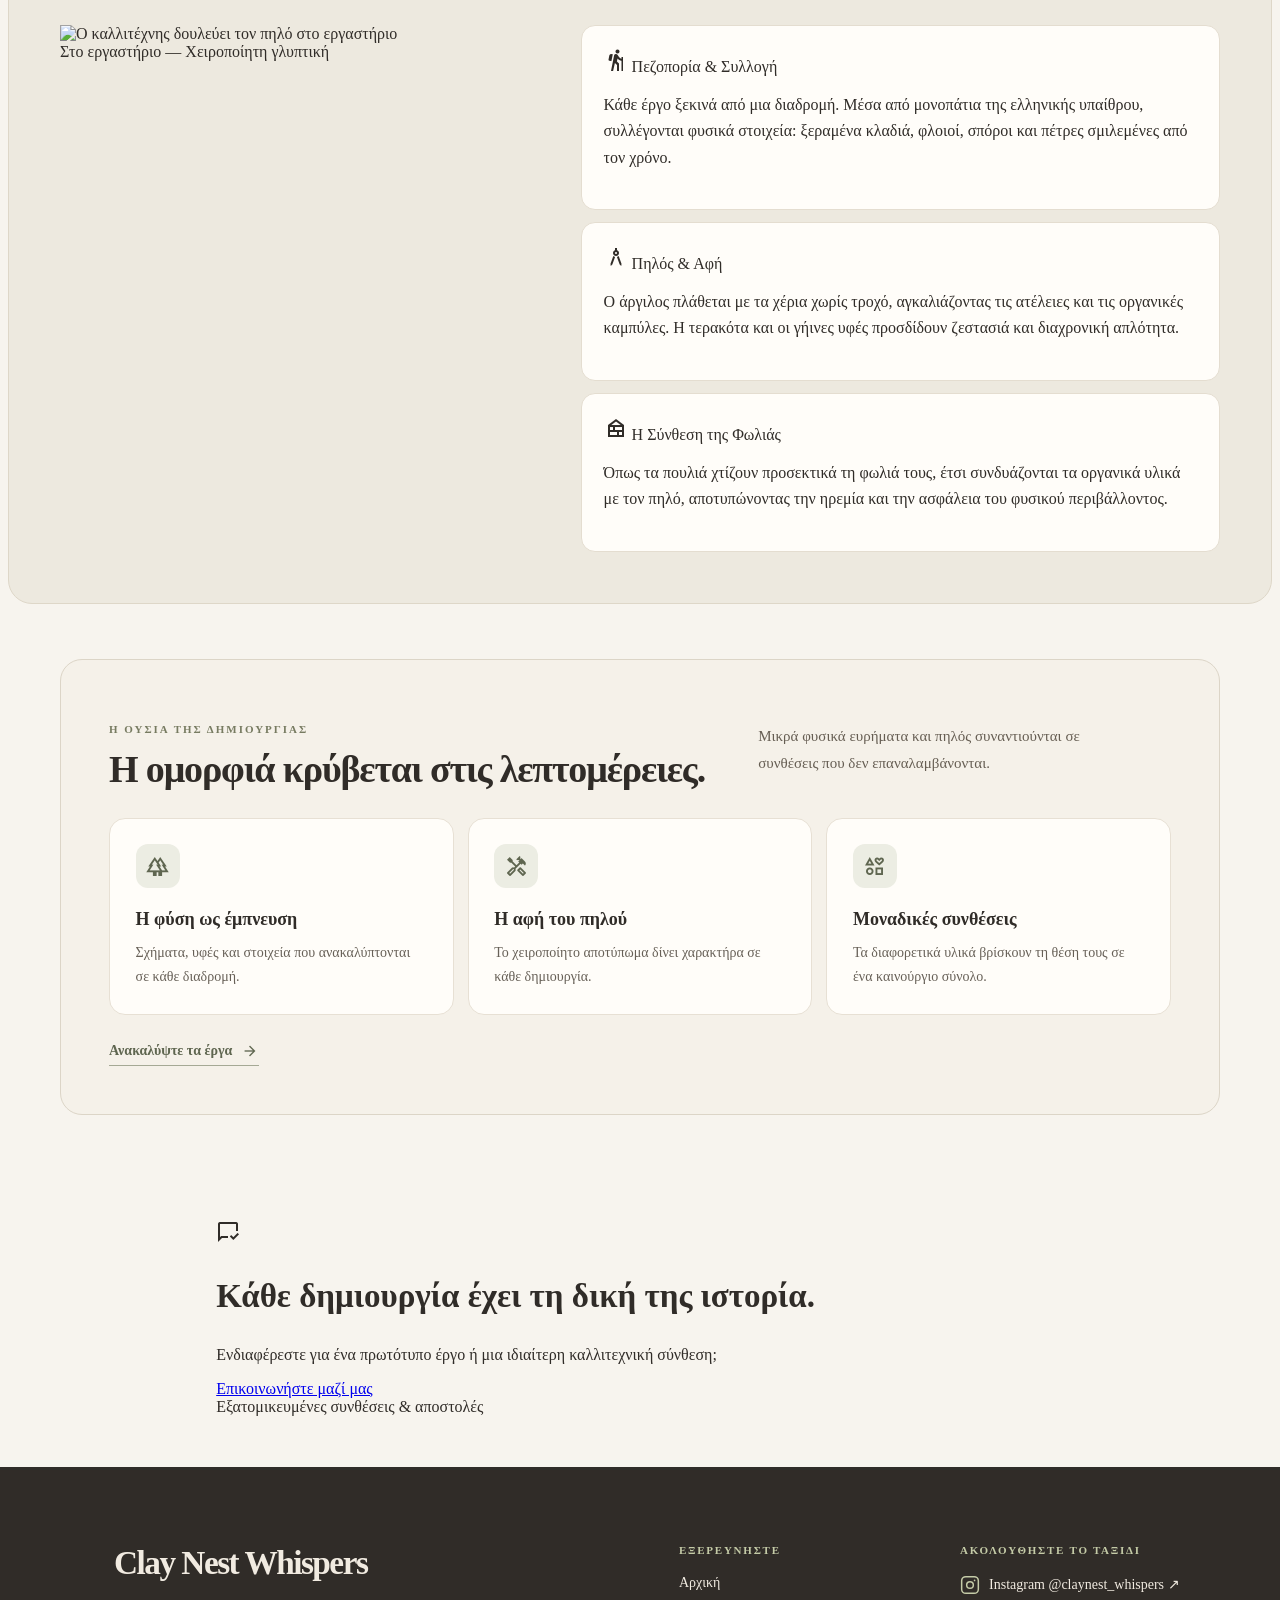
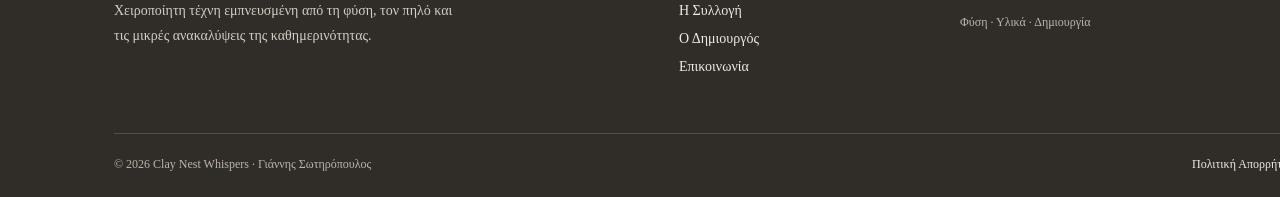
==== commit fe5b0e6a: "Replace repetitive artist teaser with materials showcase" ====
--- a/index.html
+++ b/index.html
@@ -22,7 +22,31 @@
 @media(max-width:1020px){.cn-featured-grid,.cn-gallery-grid{grid-template-columns:repeat(2,minmax(0,1fr))!important}}
 @media(max-width:750px){.cn-hero{grid-template-columns:1fr!important;row-gap:30px;padding:34px 20px 48px!important}.cn-hero .cn-hero-image{justify-self:center;max-width:460px}.cn-hero .cn-hero-image>img{height:clamp(260px,65vw,380px)!important}.cn-hero .cn-hero-ctas{flex-direction:column!important}.cn-featured-grid,.cn-gallery-grid{grid-template-columns:repeat(2,minmax(0,1fr))!important;gap:12px!important}.cn-featured{padding-inline:18px!important}.cn-featured-grid article .h-64{height:190px!important}}
 @media(max-width:460px){.cn-featured-grid,.cn-gallery-grid{grid-template-columns:1fr!important}.cn-featured-grid article .h-64{height:240px!important}.cn-gallery-grid article{max-width:420px;margin-inline:auto;width:100%}}
-</style><style id="cn-footer-styles">.cn-footer{width:100%;background:#302c28;color:#f7f4ee;padding:clamp(42px,6vw,80px) clamp(20px,5vw,72px) 25px}.cn-footer-inner{width:100%;max-width:1180px;margin-inline:auto}.cn-footer-top{display:grid;grid-template-columns:minmax(0,1.5fr) minmax(145px,.65fr) minmax(0,1fr);gap:clamp(28px,5vw,78px);padding-bottom:clamp(35px,5vw,58px)}.cn-footer-wordmark{font-size:clamp(23px,2.6vw,34px);letter-spacing:-.045em;line-height:1.15;font-weight:700;color:#f7f4ee;text-decoration:none}.cn-footer-brand p{max-width:340px;color:#d5cec2;line-height:1.8;margin-top:16px;font-size:14px}.cn-footer-links,.cn-footer-social{display:flex;flex-direction:column;align-items:flex-start;gap:12px}.cn-footer-links>span,.cn-footer-social>span{font-size:11px;letter-spacing:.16em;text-transform:uppercase;color:#c4cba7;font-weight:700;margin-bottom:7px}.cn-footer a{color:#f1ebe1;text-decoration:none;transition:color .22s ease}.cn-footer a:hover{color:#c4cba7}.cn-footer-links a{font-size:14px}.cn-footer-social a{font-size:14px;overflow-wrap:anywhere}.cn-footer-social p{font-size:12px;color:#beb7ac;margin-top:8px}.cn-footer-bottom{display:flex;align-items:center;justify-content:space-between;gap:18px;flex-wrap:wrap;border-top:1px solid rgba(247,244,238,.17);padding-top:23px;font-size:12px;color:#bdb5aa}.cn-footer-bottom a{font-size:12px}.cn-footer a:focus-visible{outline:2px solid #c4cba7;outline-offset:5px}@media(max-width:800px){.cn-footer-top{grid-template-columns:repeat(2,minmax(0,1fr))}.cn-footer-brand{grid-column:1/-1}}@media(max-width:520px){.cn-footer-top{grid-template-columns:1fr;gap:30px}.cn-footer-brand{grid-column:auto}.cn-footer-bottom{align-items:flex-start;flex-direction:column}}</style><style id="cn-instagram-icons">.cn-social,.cn-footer-social a,.cn-mobile a[href*="instagram.com"]{display:inline-flex!important;align-items:center;gap:9px}.cn-instagram-icon{width:20px;height:20px;flex:none;transition:transform .22s ease}.cn-social:hover .cn-instagram-icon,.cn-footer-social a:hover .cn-instagram-icon,.cn-mobile a[href*="instagram.com"]:hover .cn-instagram-icon{transform:translateY(-2px) scale(1.08)}.cn-footer-social .cn-instagram-icon{color:#c4cba7}@media(prefers-reduced-motion:reduce){.cn-instagram-icon{transition:none}}</style><style id="cn-process-redesign">.cn-process{width:calc(100% - 40px);max-width:1160px;margin:44px auto 55px;padding:clamp(28px,4vw,55px)!important;background:#ede9df!important;border:1px solid #ded7c8;border-radius:24px;gap:23px!important}.cn-process>div:first-child{max-width:750px}.cn-process h2{font-size:clamp(26px,3vw,39px)!important;line-height:1.18;margin-top:8px!important}.cn-process-body{display:grid;grid-template-columns:minmax(0,.85fr) minmax(0,1.15fr);gap:clamp(22px,4vw,48px);align-items:stretch}.cn-process-photo{height:auto!important;min-height:310px;max-height:455px;border-radius:17px;box-shadow:none!important}.cn-process-photo img{height:100%!important;width:100%;object-fit:cover!important;transition:transform .6s ease}.cn-process-photo:hover img{transform:scale(1.035)}.cn-process-cards{display:flex;flex-direction:column;gap:12px!important}.cn-process-cards>div{flex:1;min-width:0;padding:clamp(15px,2vw,22px)!important;border-radius:14px;border:1px solid #e4ddd0;background:#fffdf9!important;box-shadow:none!important;transition:transform .26s ease,box-shadow .26s ease,border-color .26s ease}.cn-process-cards>div:hover{transform:translateX(5px);border-color:#8c9478;box-shadow:0 12px 24px rgba(48,44,40,.08)!important}.cn-process-cards p{line-height:1.65!important}.cn-process-cards .material-symbols-outlined{transition:transform .25s ease}.cn-process-cards>div:hover .material-symbols-outlined{transform:rotate(-8deg) scale(1.12)}@media(max-width:810px){.cn-process{width:calc(100% - 28px);margin:28px auto 35px;padding:23px!important}.cn-process-body{grid-template-columns:1fr}.cn-process-photo{height:260px!important;min-height:0}.cn-process-cards>div:hover{transform:translateY(-3px)}}@media(prefers-reduced-motion:reduce){.cn-process-photo img,.cn-process-cards>div,.cn-process-cards .material-symbols-outlined{transition:none!important}.cn-process-photo:hover img,.cn-process-cards>div:hover{transform:none}}</style></head><body class="bg-surface text-on-surface font-body-md text-body-md flex flex-col min-h-screen selection:bg-secondary/20 selection:text-secondary"><header class="cn-header"><div class="cn-header-content"><a class="cn-brand" href="index.html">CLAY NEST WHISPERS<small>HANDMADE ART · ΓΙΑΝΝΗΣ ΣΩΤΗΡΟΠΟΥΛΟΣ</small></a><nav class="cn-links" aria-label="Κύρια πλοήγηση"><a href="index.html" aria-current="page">Αρχική</a><a href="gallery.html" >Η Συλλογή</a><a href="about.html" >Ο Δημιουργός</a><a href="contact.html" >Επικοινωνία</a><a class="cn-social" href="https://www.instagram.com/claynest_whispers/" target="_blank" rel="noopener noreferrer"><svg class="cn-instagram-icon" xmlns="http://www.w3.org/2000/svg" width="20" height="20" viewBox="0 0 24 24" fill="none" stroke="currentColor" stroke-width="1.8" stroke-linecap="round" stroke-linejoin="round" aria-hidden="true" focusable="false"><rect x="2" y="2" width="20" height="20" rx="5"/><circle cx="12" cy="12" r="4"/><circle cx="17.5" cy="6.5" r="1" fill="currentColor" stroke="none"/></svg><span>Instagram ↗</span></a></nav><button type="button" class="cn-toggle" aria-label="Άνοιγμα μενού" aria-expanded="false" aria-controls="cn-mobile"><span class="material-symbols-outlined">menu</span></button></div><nav class="cn-mobile" id="cn-mobile" hidden aria-label="Μενού κινητού"><a href="index.html" aria-current="page">Αρχική</a><a href="gallery.html" >Η Συλλογή</a><a href="about.html" >Ο Δημιουργός</a><a href="contact.html" >Επικοινωνία</a><a href="https://www.instagram.com/claynest_whispers/" rel="noopener noreferrer" target="_blank"><svg class="cn-instagram-icon" xmlns="http://www.w3.org/2000/svg" width="20" height="20" viewBox="0 0 24 24" fill="none" stroke="currentColor" stroke-width="1.8" stroke-linecap="round" stroke-linejoin="round" aria-hidden="true" focusable="false"><rect x="2" y="2" width="20" height="20" rx="5"/><circle cx="12" cy="12" r="4"/><circle cx="17.5" cy="6.5" r="1" fill="currentColor" stroke="none"/></svg><span>Instagram ↗</span></a></nav></header><main class="flex flex-col relative w-full pt-20 bg-surface flex-grow"><div class="flex flex-col w-full">
+</style><style id="cn-footer-styles">.cn-footer{width:100%;background:#302c28;color:#f7f4ee;padding:clamp(42px,6vw,80px) clamp(20px,5vw,72px) 25px}.cn-footer-inner{width:100%;max-width:1180px;margin-inline:auto}.cn-footer-top{display:grid;grid-template-columns:minmax(0,1.5fr) minmax(145px,.65fr) minmax(0,1fr);gap:clamp(28px,5vw,78px);padding-bottom:clamp(35px,5vw,58px)}.cn-footer-wordmark{font-size:clamp(23px,2.6vw,34px);letter-spacing:-.045em;line-height:1.15;font-weight:700;color:#f7f4ee;text-decoration:none}.cn-footer-brand p{max-width:340px;color:#d5cec2;line-height:1.8;margin-top:16px;font-size:14px}.cn-footer-links,.cn-footer-social{display:flex;flex-direction:column;align-items:flex-start;gap:12px}.cn-footer-links>span,.cn-footer-social>span{font-size:11px;letter-spacing:.16em;text-transform:uppercase;color:#c4cba7;font-weight:700;margin-bottom:7px}.cn-footer a{color:#f1ebe1;text-decoration:none;transition:color .22s ease}.cn-footer a:hover{color:#c4cba7}.cn-footer-links a{font-size:14px}.cn-footer-social a{font-size:14px;overflow-wrap:anywhere}.cn-footer-social p{font-size:12px;color:#beb7ac;margin-top:8px}.cn-footer-bottom{display:flex;align-items:center;justify-content:space-between;gap:18px;flex-wrap:wrap;border-top:1px solid rgba(247,244,238,.17);padding-top:23px;font-size:12px;color:#bdb5aa}.cn-footer-bottom a{font-size:12px}.cn-footer a:focus-visible{outline:2px solid #c4cba7;outline-offset:5px}@media(max-width:800px){.cn-footer-top{grid-template-columns:repeat(2,minmax(0,1fr))}.cn-footer-brand{grid-column:1/-1}}@media(max-width:520px){.cn-footer-top{grid-template-columns:1fr;gap:30px}.cn-footer-brand{grid-column:auto}.cn-footer-bottom{align-items:flex-start;flex-direction:column}}</style><style id="cn-instagram-icons">.cn-social,.cn-footer-social a,.cn-mobile a[href*="instagram.com"]{display:inline-flex!important;align-items:center;gap:9px}.cn-instagram-icon{width:20px;height:20px;flex:none;transition:transform .22s ease}.cn-social:hover .cn-instagram-icon,.cn-footer-social a:hover .cn-instagram-icon,.cn-mobile a[href*="instagram.com"]:hover .cn-instagram-icon{transform:translateY(-2px) scale(1.08)}.cn-footer-social .cn-instagram-icon{color:#c4cba7}@media(prefers-reduced-motion:reduce){.cn-instagram-icon{transition:none}}</style><style id="cn-process-redesign">.cn-process{width:calc(100% - 40px);max-width:1160px;margin:44px auto 55px;padding:clamp(28px,4vw,55px)!important;background:#ede9df!important;border:1px solid #ded7c8;border-radius:24px;gap:23px!important}.cn-process>div:first-child{max-width:750px}.cn-process h2{font-size:clamp(26px,3vw,39px)!important;line-height:1.18;margin-top:8px!important}.cn-process-body{display:grid;grid-template-columns:minmax(0,.85fr) minmax(0,1.15fr);gap:clamp(22px,4vw,48px);align-items:stretch}.cn-process-photo{height:auto!important;min-height:310px;max-height:455px;border-radius:17px;box-shadow:none!important}.cn-process-photo img{height:100%!important;width:100%;object-fit:cover!important;transition:transform .6s ease}.cn-process-photo:hover img{transform:scale(1.035)}.cn-process-cards{display:flex;flex-direction:column;gap:12px!important}.cn-process-cards>div{flex:1;min-width:0;padding:clamp(15px,2vw,22px)!important;border-radius:14px;border:1px solid #e4ddd0;background:#fffdf9!important;box-shadow:none!important;transition:transform .26s ease,box-shadow .26s ease,border-color .26s ease}.cn-process-cards>div:hover{transform:translateX(5px);border-color:#8c9478;box-shadow:0 12px 24px rgba(48,44,40,.08)!important}.cn-process-cards p{line-height:1.65!important}.cn-process-cards .material-symbols-outlined{transition:transform .25s ease}.cn-process-cards>div:hover .material-symbols-outlined{transform:rotate(-8deg) scale(1.12)}@media(max-width:810px){.cn-process{width:calc(100% - 28px);margin:28px auto 35px;padding:23px!important}.cn-process-body{grid-template-columns:1fr}.cn-process-photo{height:260px!important;min-height:0}.cn-process-cards>div:hover{transform:translateY(-3px)}}@media(prefers-reduced-motion:reduce){.cn-process-photo img,.cn-process-cards>div,.cn-process-cards .material-symbols-outlined{transition:none!important}.cn-process-photo:hover img,.cn-process-cards>div:hover{transform:none}}
+/* Mobile refinements for the creative process panel */
+@media(max-width:600px){.cn-process{box-sizing:border-box;width:calc(100% - 28px)!important;margin:24px auto 34px!important;padding:20px 16px!important;border-radius:18px;gap:18px!important}.cn-process h2{font-size:clamp(24px,7vw,31px)!important;line-height:1.23!important;overflow-wrap:break-word}.cn-process-body{display:flex!important;flex-direction:column!important;gap:16px!important}.cn-process-photo{width:100%!important;height:220px!important;min-height:0!important;max-height:none!important;border-radius:12px}.cn-process-photo img{display:block;width:100%!important;height:100%!important;object-fit:cover!important}.cn-process-cards{width:100%;gap:12px!important}.cn-process-cards>div{box-sizing:border-box;width:100%;padding:16px!important;min-width:0;border-radius:12px}.cn-process-cards p{font-size:14px!important;line-height:1.6!important}.cn-process-cards>div:hover{transform:none!important}}
+@media(max-width:360px){.cn-process{width:calc(100% - 20px)!important;padding:16px 12px!important}.cn-process-photo{height:185px!important}.cn-process h2{font-size:23px!important}}
+</style><style id="cn-materials-feature-css">
+.cn-materials{box-sizing:border-box;width:calc(100% - 40px);max-width:1160px;margin:25px auto 54px;padding:clamp(25px,4vw,48px);border:1px solid #dcd5c7;background:#f5f1e9;border-radius:22px}
+.cn-materials-heading{display:grid;grid-template-columns:1.2fr .8fr;align-items:end;gap:30px;margin-bottom:26px}
+.cn-materials-eyebrow{font-size:11px;font-weight:700;letter-spacing:.18em;color:#777b61}
+.cn-materials h2{font-size:clamp(26px,3vw,38px);line-height:1.18;letter-spacing:-.03em;color:#302c28;margin:10px 0 0}
+.cn-materials-heading p{color:#665e53;font-size:15px;line-height:1.8;max-width:340px}
+.cn-materials-grid{display:grid;grid-template-columns:repeat(3,minmax(0,1fr));gap:14px}
+.cn-materials-item{padding:clamp(18px,2vw,27px);background:#fffdf9;border:1px solid #e7e0d4;border-radius:16px;transition:transform .28s ease,box-shadow .28s ease,border-color .28s ease}
+.cn-materials-item>.material-symbols-outlined{display:inline-flex;align-items:center;justify-content:center;width:44px;height:44px;border-radius:12px;background:#ecede3;color:#5f6650;font-size:23px;margin-bottom:20px;transition:transform .28s ease}
+.cn-materials-item h3{color:#302c28;font-size:18px;line-height:1.3;font-weight:650;margin:0 0 9px}
+.cn-materials-item p{color:#676057;font-size:14px;line-height:1.7;margin:0}
+.cn-materials-item:hover{transform:translateY(-5px);border-color:#a1a88a;box-shadow:0 12px 28px rgba(48,44,40,.09)}
+.cn-materials-item:hover>.material-symbols-outlined{transform:rotate(-7deg)}
+.cn-materials-link{display:inline-flex;align-items:center;gap:9px;margin-top:27px;color:#5f6650;font-size:14px;font-weight:700;text-decoration:none;border-bottom:1px solid #a5a995;padding-bottom:5px}
+.cn-materials-link:hover{color:#302c28}
+.cn-materials-link>.material-symbols-outlined{font-size:18px;transition:transform .2s ease}
+.cn-materials-link:hover>.material-symbols-outlined{transform:translateX(4px)}
+@media(max-width:800px){.cn-materials-heading{grid-template-columns:1fr;gap:10px}.cn-materials-grid{grid-template-columns:1fr}.cn-materials-item{padding:19px}.cn-materials-item>.material-symbols-outlined{margin-bottom:12px}.cn-materials-heading p{max-width:none}}
+@media(max-width:520px){.cn-materials{width:calc(100% - 28px);margin:20px auto 36px;padding:20px 16px;border-radius:17px}.cn-materials h2{font-size:27px}}
+@media(prefers-reduced-motion:reduce){.cn-materials-item,.cn-materials-item>.material-symbols-outlined,.cn-materials-link>.material-symbols-outlined{transition:none!important}.cn-materials-item:hover{transform:none}}
+</style></head><body class="bg-surface text-on-surface font-body-md text-body-md flex flex-col min-h-screen selection:bg-secondary/20 selection:text-secondary"><header class="cn-header"><div class="cn-header-content"><a class="cn-brand" href="index.html">CLAY NEST WHISPERS<small>HANDMADE ART · ΓΙΑΝΝΗΣ ΣΩΤΗΡΟΠΟΥΛΟΣ</small></a><nav class="cn-links" aria-label="Κύρια πλοήγηση"><a href="index.html" aria-current="page">Αρχική</a><a href="gallery.html" >Η Συλλογή</a><a href="about.html" >Ο Δημιουργός</a><a href="contact.html" >Επικοινωνία</a><a class="cn-social" href="https://www.instagram.com/claynest_whispers/" target="_blank" rel="noopener noreferrer"><svg class="cn-instagram-icon" xmlns="http://www.w3.org/2000/svg" width="20" height="20" viewBox="0 0 24 24" fill="none" stroke="currentColor" stroke-width="1.8" stroke-linecap="round" stroke-linejoin="round" aria-hidden="true" focusable="false"><rect x="2" y="2" width="20" height="20" rx="5"/><circle cx="12" cy="12" r="4"/><circle cx="17.5" cy="6.5" r="1" fill="currentColor" stroke="none"/></svg><span>Instagram ↗</span></a></nav><button type="button" class="cn-toggle" aria-label="Άνοιγμα μενού" aria-expanded="false" aria-controls="cn-mobile"><span class="material-symbols-outlined">menu</span></button></div><nav class="cn-mobile" id="cn-mobile" hidden aria-label="Μενού κινητού"><a href="index.html" aria-current="page">Αρχική</a><a href="gallery.html" >Η Συλλογή</a><a href="about.html" >Ο Δημιουργός</a><a href="contact.html" >Επικοινωνία</a><a href="https://www.instagram.com/claynest_whispers/" rel="noopener noreferrer" target="_blank"><svg class="cn-instagram-icon" xmlns="http://www.w3.org/2000/svg" width="20" height="20" viewBox="0 0 24 24" fill="none" stroke="currentColor" stroke-width="1.8" stroke-linecap="round" stroke-linejoin="round" aria-hidden="true" focusable="false"><rect x="2" y="2" width="20" height="20" rx="5"/><circle cx="12" cy="12" r="4"/><circle cx="17.5" cy="6.5" r="1" fill="currentColor" stroke="none"/></svg><span>Instagram ↗</span></a></nav></header><main class="flex flex-col relative w-full pt-20 bg-surface flex-grow"><div class="flex flex-col w-full">
 <!-- Editorial Hero Section -->
 <section class="cn-hero flex flex-col px-margin pt-space-md pb-space-lg">
 <div class="cn-hero-copy flex flex-col gap-space-xs">
@@ -155,39 +179,19 @@
 </div>
 </div>
 </section>
-<!-- About Preview Section -->
-<section class="px-margin py-space-lg flex flex-col gap-space-md">
-<div class="bg-surface-container-low p-space-md rounded-xl flex flex-col gap-space-sm shadow-sm">
-<div class="flex items-center gap-space-sm">
-<div class="w-14 h-14 rounded-full bg-primary-fixed flex items-center justify-center text-on-primary-fixed shadow-sm flex-shrink-0">
-<span class="material-symbols-outlined text-[30px]">brush</span>
-</div>
-<div class="flex flex-col">
-<span class="font-label-sm text-label-sm text-secondary uppercase tracking-widest font-semibold">Ο ΔΗΜΙΟΥΡΓΟΣ</span>
-<h3 class="font-headline-sm text-headline-sm text-on-surface font-semibold tracking-tight">Γιάννης Σωτηρόπουλος</h3>
-</div>
-</div>
-<p class="font-body-md text-body-md text-on-surface-variant leading-relaxed">
-        Η κεραμική γλυπτική για μένα αποτελεί έναν διαλογισμό. Εστιάζω στον δεσμό του ανθρώπου με τη γη, δημιουργώντας έργα που ψιθυρίζουν ιστορίες ηρεμίας, αναγέννησης και βαθιάς επαφής με το φυσικό τοπίο.
-      </p>
-<div class="pt-space-xs">
-<a class="inline-flex items-center justify-center w-full bg-primary hover:bg-primary-container text-on-primary font-label-lg text-label-lg py-3 px-6 rounded-lg transition-colors text-center shadow-sm" data-path="artist-profile" href="about.html">
-          Περισσότερα για τον Δημιουργό
-        </a>
-</div>
-</div>
-</section>
-<!-- Curated Quote Banner -->
-<section class="px-margin py-space-md">
-<div class="bg-secondary-fixed/50 p-space-md rounded-xl flex flex-col items-center text-center">
-<span class="material-symbols-outlined text-secondary text-[28px] mb-2 opacity-80">format_quote</span>
-<blockquote class="font-headline-sm text-headline-sm text-on-secondary-fixed font-medium italic leading-snug">
-        «Η τέχνη δεν μιμείται απλώς τη φύση, αφουγκράζεται τη σιωπή της.»
-      </blockquote>
-<span class="font-label-sm text-label-sm text-on-secondary-fixed-variant mt-2 uppercase tracking-widest font-semibold">
-        Γιάννης Σωτηρόπουλος
-      </span>
-</div>
+<!-- Materials and process feature: distinct from the dedicated About page -->
+<section class="cn-materials" aria-labelledby="cn-materials-title">
+  <div class="cn-materials-heading">
+    <div><span class="cn-materials-eyebrow">Η ΟΥΣΙΑ ΤΗΣ ΔΗΜΙΟΥΡΓΙΑΣ</span>
+    <h2 id="cn-materials-title">Η ομορφιά κρύβεται στις λεπτομέρειες.</h2></div>
+    <p>Μικρά φυσικά ευρήματα και πηλός συναντιούνται σε συνθέσεις που δεν επαναλαμβάνονται.</p>
+  </div>
+  <div class="cn-materials-grid">
+    <article class="cn-materials-item"><span class="material-symbols-outlined" aria-hidden="true">forest</span><div><h3>Η φύση ως έμπνευση</h3><p>Σχήματα, υφές και στοιχεία που ανακαλύπτονται σε κάθε διαδρομή.</p></div></article>
+    <article class="cn-materials-item"><span class="material-symbols-outlined" aria-hidden="true">handyman</span><div><h3>Η αφή του πηλού</h3><p>Το χειροποίητο αποτύπωμα δίνει χαρακτήρα σε κάθε δημιουργία.</p></div></article>
+    <article class="cn-materials-item"><span class="material-symbols-outlined" aria-hidden="true">interests</span><div><h3>Μοναδικές συνθέσεις</h3><p>Τα διαφορετικά υλικά βρίσκουν τη θέση τους σε ένα καινούργιο σύνολο.</p></div></article>
+  </div>
+  <a class="cn-materials-link" href="gallery.html">Ανακαλύψτε τα έργα <span class="material-symbols-outlined" aria-hidden="true">arrow_forward</span></a>
 </section>
 <!-- Final CTA Section -->
 <section class="px-margin pt-space-md pb-space-xl" style="width:100%;max-width:950px;margin-inline:auto;">
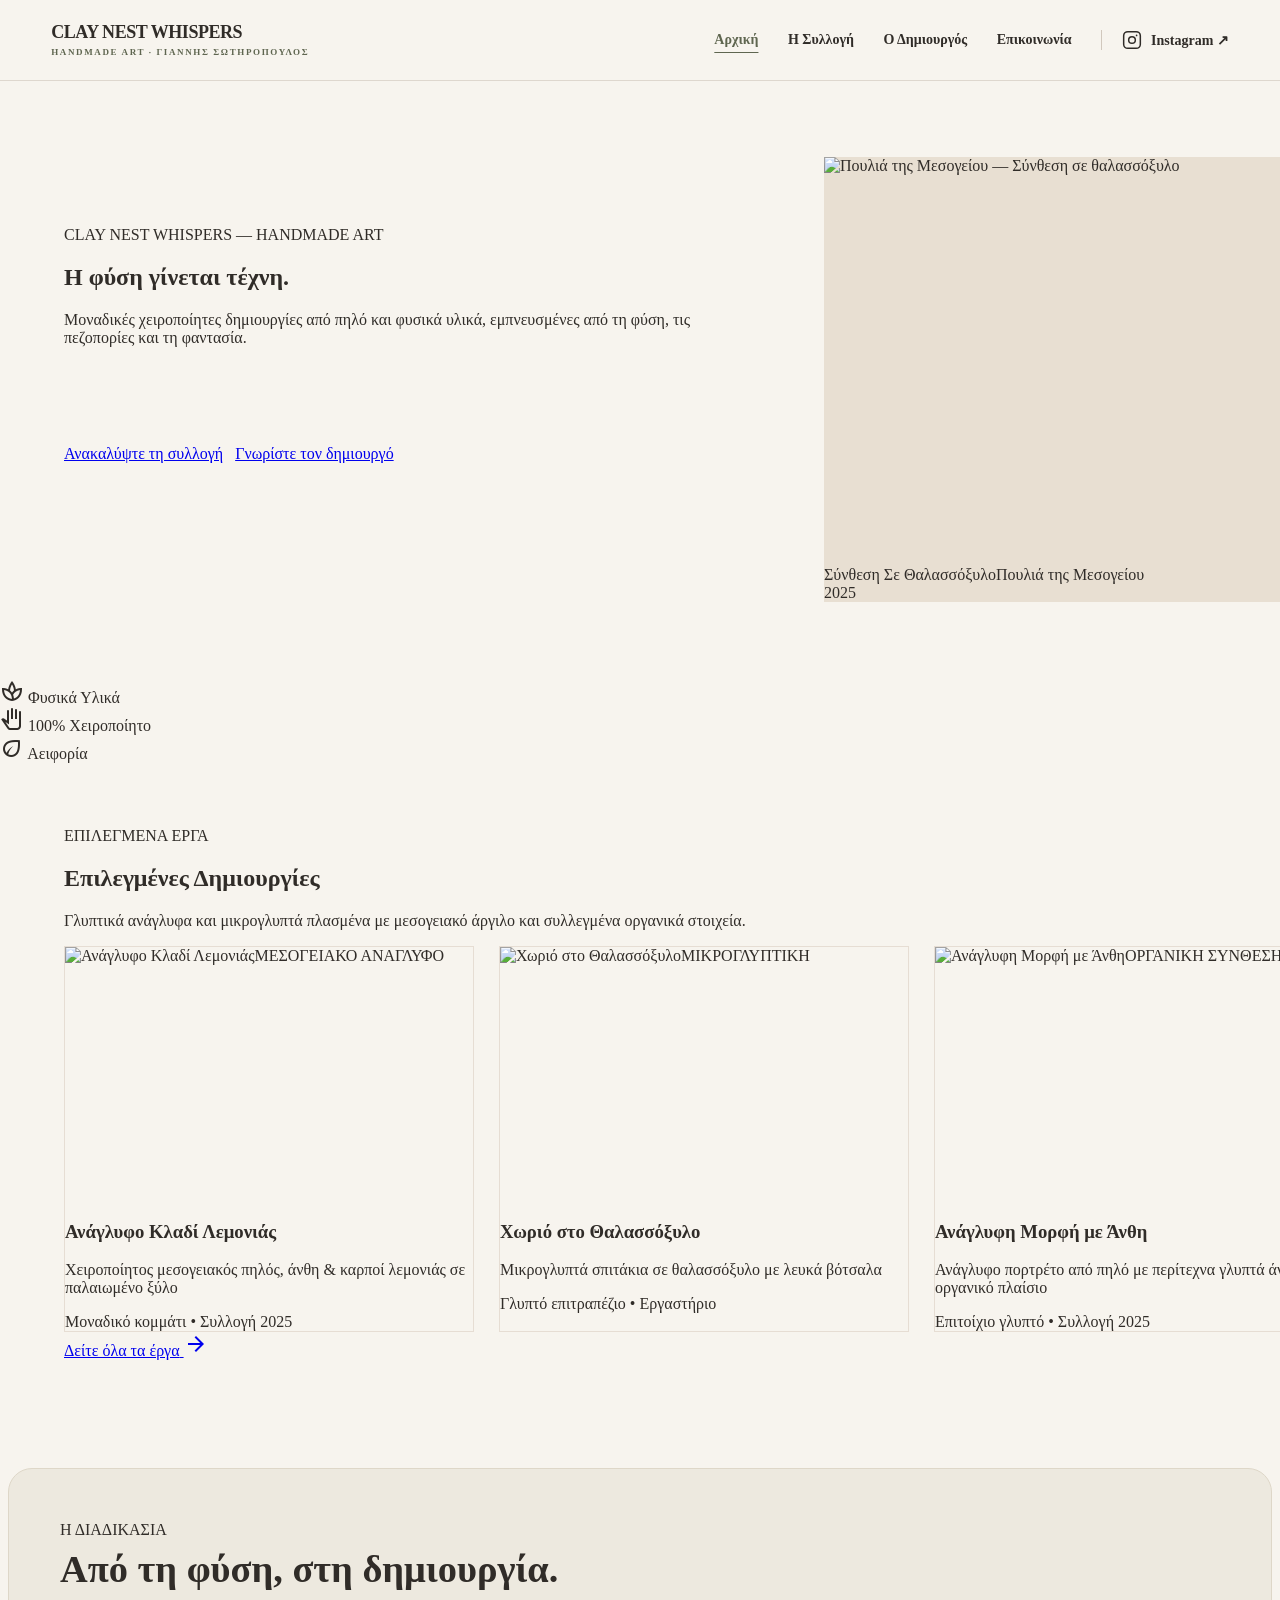
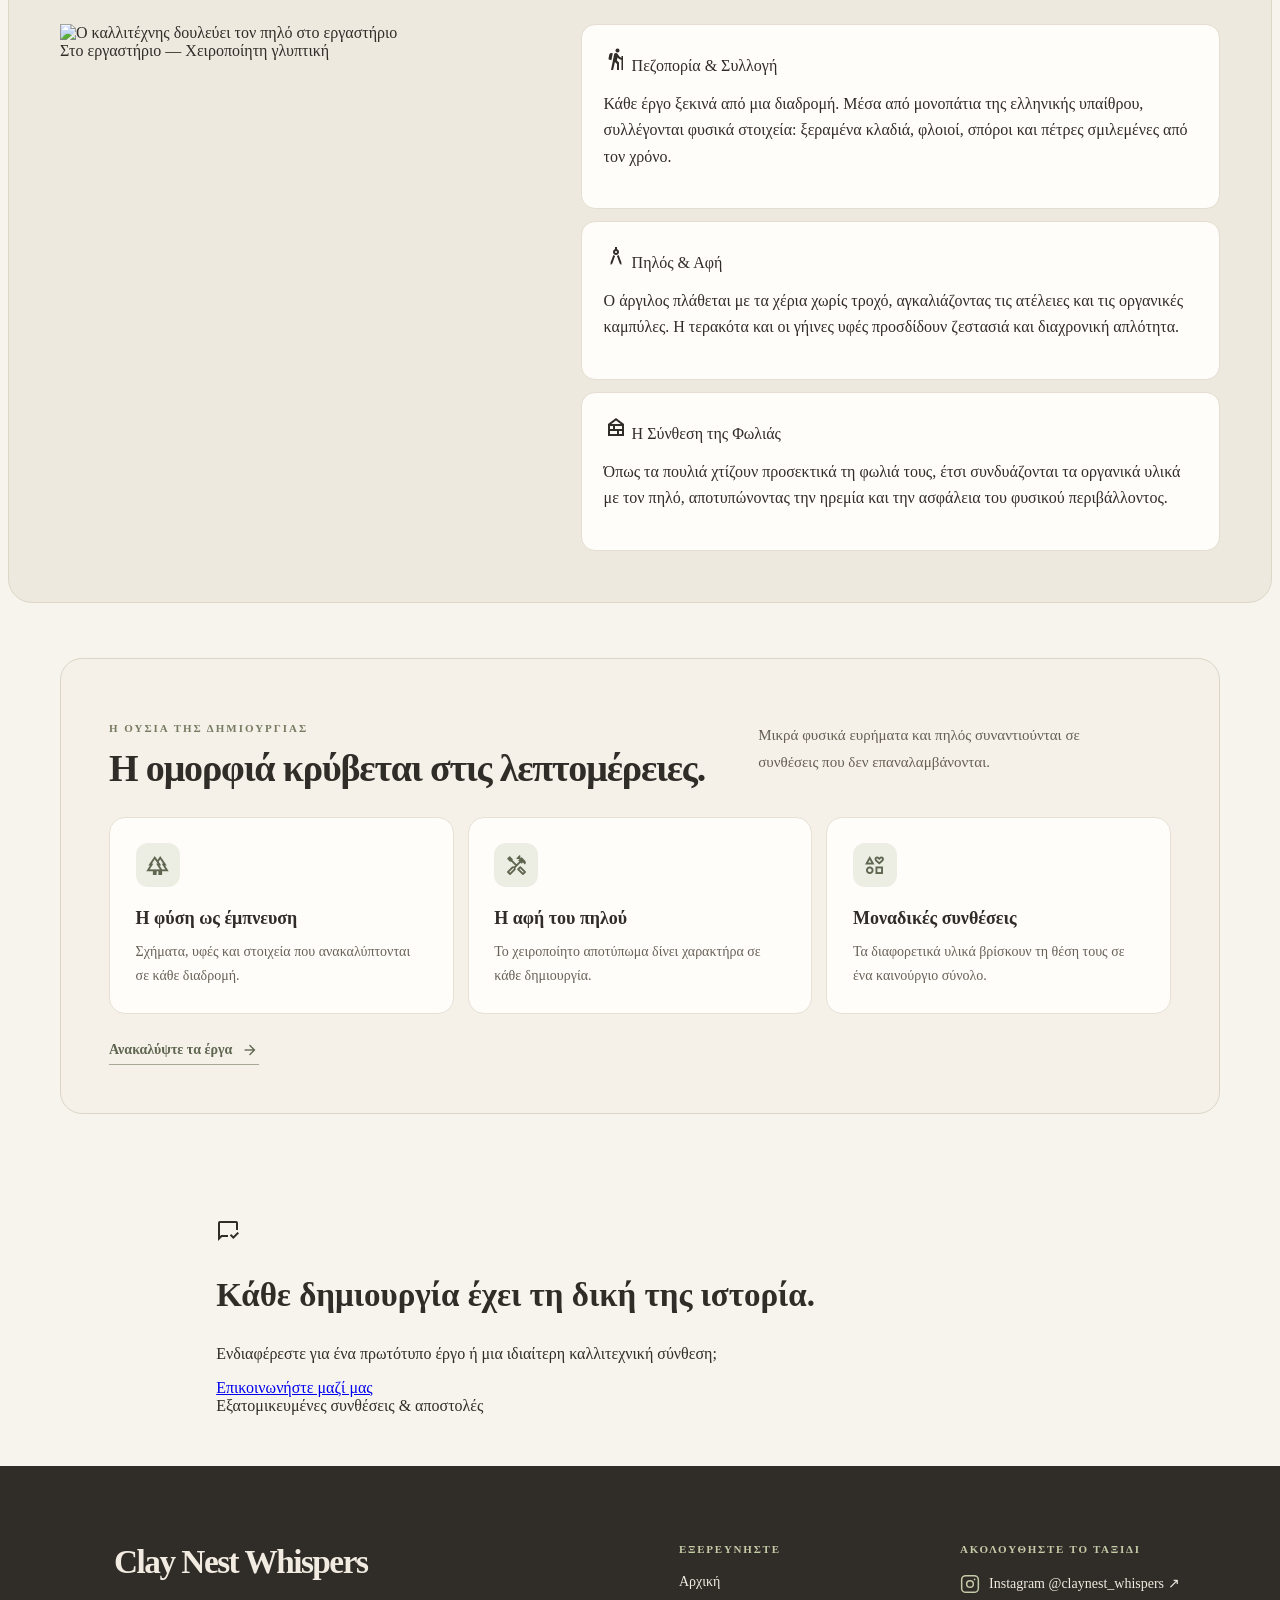
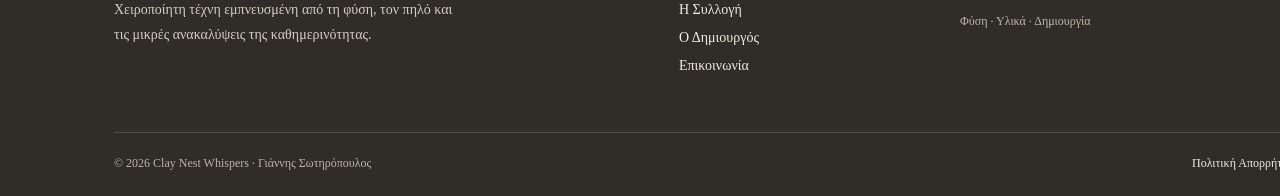
==== commit 6f85de74: "Fix header scroll persistence using fixed positioning on index.html" ====
--- a/index.html
+++ b/index.html
@@ -46,6 +46,14 @@
 @media(max-width:800px){.cn-materials-heading{grid-template-columns:1fr;gap:10px}.cn-materials-grid{grid-template-columns:1fr}.cn-materials-item{padding:19px}.cn-materials-item>.material-symbols-outlined{margin-bottom:12px}.cn-materials-heading p{max-width:none}}
 @media(max-width:520px){.cn-materials{width:calc(100% - 28px);margin:20px auto 36px;padding:20px 16px;border-radius:17px}.cn-materials h2{font-size:27px}}
 @media(prefers-reduced-motion:reduce){.cn-materials-item,.cn-materials-item>.material-symbols-outlined,.cn-materials-link>.material-symbols-outlined{transition:none!important}.cn-materials-item:hover{transform:none}}
+</style><style id="cn-scroll-navbar-css">.cn-header{position:sticky!important;top:0;z-index:1000;transition:background-color .24s ease,box-shadow .24s ease,border-color .24s ease;background:rgba(247,244,238,.96)!important}.cn-header .cn-header-content{transition:height .24s ease}.cn-header.cn-scrolled{background:rgba(247,244,238,.91)!important;box-shadow:0 9px 28px rgba(48,44,40,.11);border-bottom-color:rgba(95,102,80,.2)}.cn-header.cn-scrolled .cn-header-content{height:66px}.cn-header.cn-scrolled .cn-brand small{color:#5f6650}@media(max-width:850px){.cn-header.cn-scrolled .cn-header-content{height:60px}}@media(prefers-reduced-motion:reduce){.cn-header,.cn-header .cn-header-content{transition:none!important}}</style><style id="cn-fixed-header-reliability">
+/* Fixed header avoids sticky failures caused by ancestor overflow contexts. */
+html,body{overflow-x:clip!important}
+body{padding-top:80px!important}
+.cn-header{position:fixed!important;top:0!important;left:0;right:0;width:100%;z-index:9999!important;margin:0!important}
+.cn-header.cn-scrolled{box-shadow:0 10px 28px rgba(48,44,40,.12)}
+@media(max-width:850px){body{padding-top:68px!important}}
+@media(prefers-reduced-motion:reduce){.cn-header{transition:none!important}}
 </style></head><body class="bg-surface text-on-surface font-body-md text-body-md flex flex-col min-h-screen selection:bg-secondary/20 selection:text-secondary"><header class="cn-header"><div class="cn-header-content"><a class="cn-brand" href="index.html">CLAY NEST WHISPERS<small>HANDMADE ART · ΓΙΑΝΝΗΣ ΣΩΤΗΡΟΠΟΥΛΟΣ</small></a><nav class="cn-links" aria-label="Κύρια πλοήγηση"><a href="index.html" aria-current="page">Αρχική</a><a href="gallery.html" >Η Συλλογή</a><a href="about.html" >Ο Δημιουργός</a><a href="contact.html" >Επικοινωνία</a><a class="cn-social" href="https://www.instagram.com/claynest_whispers/" target="_blank" rel="noopener noreferrer"><svg class="cn-instagram-icon" xmlns="http://www.w3.org/2000/svg" width="20" height="20" viewBox="0 0 24 24" fill="none" stroke="currentColor" stroke-width="1.8" stroke-linecap="round" stroke-linejoin="round" aria-hidden="true" focusable="false"><rect x="2" y="2" width="20" height="20" rx="5"/><circle cx="12" cy="12" r="4"/><circle cx="17.5" cy="6.5" r="1" fill="currentColor" stroke="none"/></svg><span>Instagram ↗</span></a></nav><button type="button" class="cn-toggle" aria-label="Άνοιγμα μενού" aria-expanded="false" aria-controls="cn-mobile"><span class="material-symbols-outlined">menu</span></button></div><nav class="cn-mobile" id="cn-mobile" hidden aria-label="Μενού κινητού"><a href="index.html" aria-current="page">Αρχική</a><a href="gallery.html" >Η Συλλογή</a><a href="about.html" >Ο Δημιουργός</a><a href="contact.html" >Επικοινωνία</a><a href="https://www.instagram.com/claynest_whispers/" rel="noopener noreferrer" target="_blank"><svg class="cn-instagram-icon" xmlns="http://www.w3.org/2000/svg" width="20" height="20" viewBox="0 0 24 24" fill="none" stroke="currentColor" stroke-width="1.8" stroke-linecap="round" stroke-linejoin="round" aria-hidden="true" focusable="false"><rect x="2" y="2" width="20" height="20" rx="5"/><circle cx="12" cy="12" r="4"/><circle cx="17.5" cy="6.5" r="1" fill="currentColor" stroke="none"/></svg><span>Instagram ↗</span></a></nav></header><main class="flex flex-col relative w-full pt-20 bg-surface flex-grow"><div class="flex flex-col w-full">
 <!-- Editorial Hero Section -->
 <section class="cn-hero flex flex-col px-margin pt-space-md pb-space-lg">
@@ -220,4 +228,4 @@
 </section>
 </div></main><footer class="cn-footer" role="contentinfo"><div class="cn-footer-inner"><div class="cn-footer-top"><div class="cn-footer-brand"><a href="index.html" class="cn-footer-wordmark">Clay Nest Whispers</a><p>Χειροποίητη τέχνη εμπνευσμένη από τη φύση, τον πηλό και τις μικρές ανακαλύψεις της καθημερινότητας.</p></div><nav class="cn-footer-links" aria-label="Πλοήγηση υποσέλιδου"><span>Εξερευνήστε</span><a href="index.html">Αρχική</a><a href="gallery.html">Η Συλλογή</a><a href="about.html">Ο Δημιουργός</a><a href="contact.html">Επικοινωνία</a></nav><div class="cn-footer-social"><span>Ακολουθήστε το ταξίδι</span><a href="https://www.instagram.com/claynest_whispers/" target="_blank" rel="noopener noreferrer"><svg class="cn-instagram-icon" xmlns="http://www.w3.org/2000/svg" width="20" height="20" viewBox="0 0 24 24" fill="none" stroke="currentColor" stroke-width="1.8" stroke-linecap="round" stroke-linejoin="round" aria-hidden="true" focusable="false"><rect x="2" y="2" width="20" height="20" rx="5"/><circle cx="12" cy="12" r="4"/><circle cx="17.5" cy="6.5" r="1" fill="currentColor" stroke="none"/></svg><span>Instagram @claynest_whispers ↗</span></a><p>Φύση · Υλικά · Δημιουργία</p></div></div><div class="cn-footer-bottom"><span>© 2026 Clay Nest Whispers · Γιάννης Σωτηρόπουλος</span><a href="privacy.html">Πολιτική Απορρήτου</a></div></div></footer>
 
-<script>document.querySelector('.cn-toggle')?.addEventListener('click',function(){const menu=document.getElementById('cn-mobile');const open=menu.hidden;menu.hidden=!open;this.setAttribute('aria-expanded',String(open));this.setAttribute('aria-label',open?'Κλείσιμο μενού':'Άνοιγμα μενού')});document.addEventListener('keydown',e=>{if(e.key==='Escape'){const m=document.getElementById('cn-mobile');if(m)m.hidden=true;document.querySelector('.cn-toggle')?.setAttribute('aria-expanded','false')}});</script></body></html>+<script>document.querySelector('.cn-toggle')?.addEventListener('click',function(){const menu=document.getElementById('cn-mobile');const open=menu.hidden;menu.hidden=!open;this.setAttribute('aria-expanded',String(open));this.setAttribute('aria-label',open?'Κλείσιμο μενού':'Άνοιγμα μενού')});document.addEventListener('keydown',e=>{if(e.key==='Escape'){const m=document.getElementById('cn-mobile');if(m)m.hidden=true;document.querySelector('.cn-toggle')?.setAttribute('aria-expanded','false')}});</script><script id="cn-scroll-navbar-js">(function(){const header=document.querySelector('.cn-header');if(!header)return;let queued=false;function update(){header.classList.toggle('cn-scrolled',window.scrollY>24);queued=false;}window.addEventListener('scroll',()=>{if(!queued){queued=true;requestAnimationFrame(update)}},{passive:true});update();})();</script></body></html>
